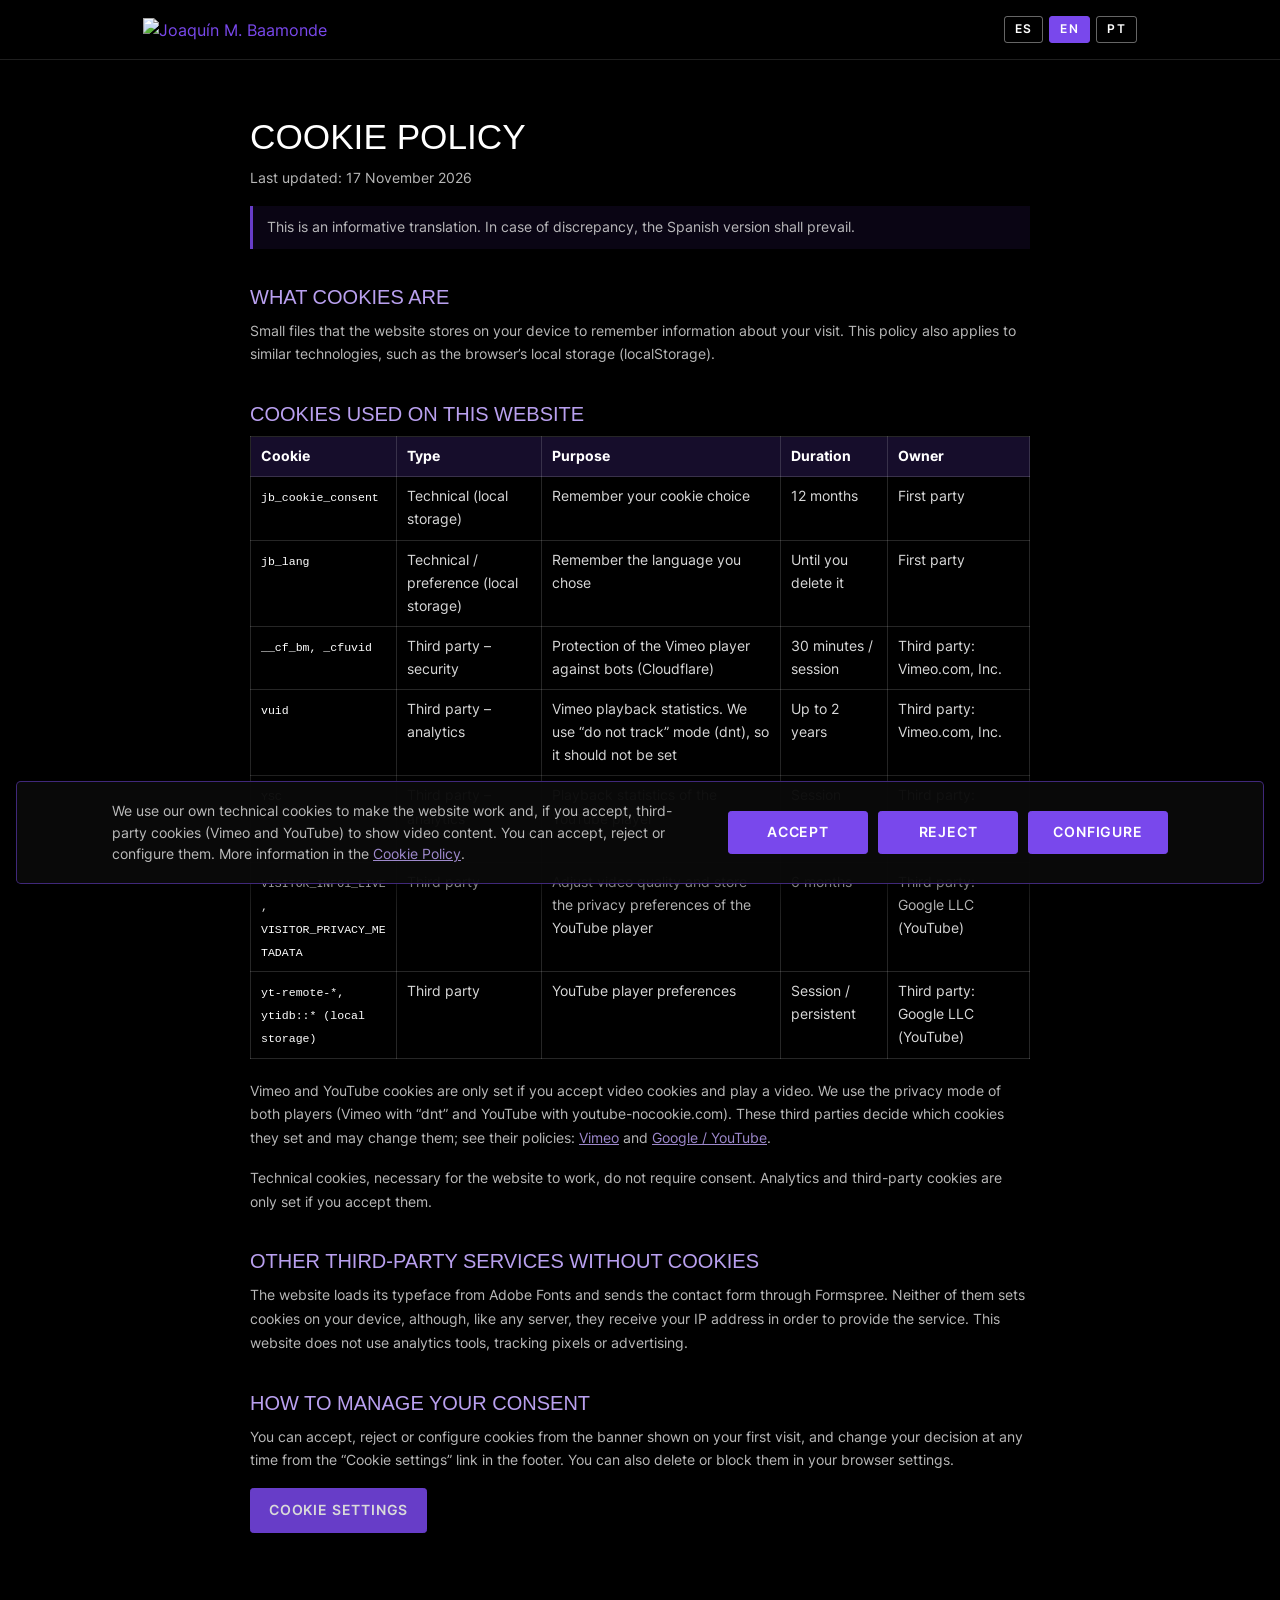
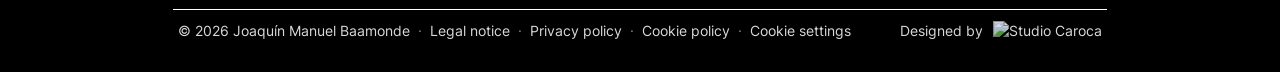
==== politica-cookies.html @ 34e4e8ba "Cambios por normativas ue" ====
<!DOCTYPE html>
<html lang="es">

<head>
    <meta charset="utf-8">
    <meta name="viewport" content="width=device-width, initial-scale=1, shrink-to-fit=no">
    <meta name="robots" content="noindex, follow">
    <title>Política de cookies | Joaquín M. Baamonde</title>
    <link rel="canonical" href="https://www.joaquinbaamonde.com/politica-cookies.html">
    <link rel="icon" type="image/x-icon" href="assets/imgs/favicon.ico">
    <link rel="stylesheet" href="assets/css/styles.css">
    <link rel="stylesheet" href="assets/css/legal.css">
</head>

<body class="legal-page">

    <header class="legal-header">
        <div class="container">
            <a class="legal-header__logo" href="index.html"><img src="assets/imgs/logo-horizontal-blanco.svg" alt="Joaquín M. Baamonde"></a>
            <div class="legal-langs" role="group" aria-label="Idioma / Language">
                <button type="button" data-language="es" aria-pressed="true">ES</button>
                <button type="button" data-language="en" aria-pressed="false">EN</button>
                <button type="button" data-language="pt" aria-pressed="false">PT</button>
            </div>
        </div>
    </header>

    <main class="legal-main">
        <div class="container">

            <!-- ===================== ES ===================== -->
            <article class="legal-doc" lang="es" data-lang-block="es">
                <h1>Política de cookies</h1>
                <p class="legal-updated">Última actualización: 17 de noviembre de 2026</p>

                <h2>Qué son las cookies</h2>
                <p>Pequeños archivos que el sitio web guarda en tu dispositivo para recordar información sobre tu visita. Esta política también se aplica a tecnologías similares, como el almacenamiento local del navegador (localStorage).</p>

                <h2>Cookies que utiliza esta web</h2>
                <div class="legal-table-wrap">
                    <table class="legal-table">
                        <thead><tr><th>Cookie</th><th>Tipo</th><th>Finalidad</th><th>Duración</th><th>Titular</th></tr></thead>
                        <tbody>
                            <tr><td><code>jb_cookie_consent</code></td><td>Técnica (almacenamiento local)</td><td>Recordar tu elección sobre las cookies</td><td>12 meses</td><td>Propia</td></tr>
                            <tr><td><code>jb_lang</code></td><td>Técnica / preferencia (almacenamiento local)</td><td>Recordar el idioma que elegiste</td><td>Hasta que la borres</td><td>Propia</td></tr>
                            <tr><td><code>__cf_bm, _cfuvid</code></td><td>Terceros – seguridad</td><td>Protección del reproductor de Vimeo frente a bots (Cloudflare)</td><td>30 minutos / sesión</td><td>Tercero: Vimeo.com, Inc.</td></tr>
                            <tr><td><code>vuid</code></td><td>Terceros – analítica</td><td>Estadísticas de reproducción de Vimeo. Usamos el modo «no rastrear» (dnt), por lo que no debería instalarse</td><td>Hasta 2 años</td><td>Tercero: Vimeo.com, Inc.</td></tr>
                            <tr><td><code>YSC</code></td><td>Terceros – analítica</td><td>Estadísticas de reproducción del reproductor de YouTube</td><td>Sesión</td><td>Tercero: Google LLC (YouTube)</td></tr>
                            <tr><td><code>VISITOR_INFO1_LIVE, VISITOR_PRIVACY_METADATA</code></td><td>Terceros</td><td>Ajustar la calidad del vídeo y guardar las preferencias de privacidad del reproductor de YouTube</td><td>6 meses</td><td>Tercero: Google LLC (YouTube)</td></tr>
                            <tr><td><code>yt-remote-*, ytidb::* (almacenamiento local)</code></td><td>Terceros</td><td>Preferencias del reproductor de YouTube</td><td>Sesión / persistente</td><td>Tercero: Google LLC (YouTube)</td></tr>
                        </tbody>
                    </table>
                </div>
                <p>Las cookies de Vimeo y YouTube solo se instalan si aceptas las cookies de vídeo y reproduces un vídeo. Usamos el modo de privacidad de ambos reproductores (Vimeo con «dnt» y YouTube con youtube-nocookie.com). Estos terceros deciden qué cookies instalan y pueden cambiarlas; puedes consultarlo en sus políticas: <a href="https://vimeo.com/cookie_policy" target="_blank" rel="noopener">Vimeo</a> y <a href="https://policies.google.com/technologies/cookies" target="_blank" rel="noopener">Google / YouTube</a>.</p>
                <p>Las cookies técnicas, necesarias para el funcionamiento de la web, no requieren consentimiento. Las analíticas y de terceros solo se instalan si las aceptas.</p>

                <h2>Otros servicios de terceros sin cookies</h2>
                <p>La web carga la tipografía desde Adobe Fonts y envía el formulario de contacto a través de Formspree. Ninguno de los dos instala cookies en tu dispositivo, aunque, como cualquier servidor, reciben tu dirección IP para poder prestar el servicio. Esta web no utiliza herramientas de analítica, píxeles de seguimiento ni publicidad.</p>

                <h2>Cómo gestionar tu consentimiento</h2>
                <p>Puedes aceptar, rechazar o configurar las cookies desde el banner que aparece en tu primera visita, y cambiar tu decisión en cualquier momento desde el enlace «Configurar cookies» del pie de página. También puedes borrarlas o bloquearlas desde los ajustes de tu navegador.</p>
                <p><button type="button" class="cc-btn legal-settings-btn" data-cookie-settings>Configurar cookies</button></p>
            </article>

            <!-- ===================== EN ===================== -->
            <article class="legal-doc" lang="en" data-lang-block="en" hidden>
                <h1>Cookie policy</h1>
                <p class="legal-updated">Last updated: 17 November 2026</p>
                <p class="legal-note">This is an informative translation. In case of discrepancy, the Spanish version shall prevail.</p>

                <h2>What cookies are</h2>
                <p>Small files that the website stores on your device to remember information about your visit. This policy also applies to similar technologies, such as the browser’s local storage (localStorage).</p>

                <h2>Cookies used on this website</h2>
                <div class="legal-table-wrap">
                    <table class="legal-table">
                        <thead><tr><th>Cookie</th><th>Type</th><th>Purpose</th><th>Duration</th><th>Owner</th></tr></thead>
                        <tbody>
                            <tr><td><code>jb_cookie_consent</code></td><td>Technical (local storage)</td><td>Remember your cookie choice</td><td>12 months</td><td>First party</td></tr>
                            <tr><td><code>jb_lang</code></td><td>Technical / preference (local storage)</td><td>Remember the language you chose</td><td>Until you delete it</td><td>First party</td></tr>
                            <tr><td><code>__cf_bm, _cfuvid</code></td><td>Third party – security</td><td>Protection of the Vimeo player against bots (Cloudflare)</td><td>30 minutes / session</td><td>Third party: Vimeo.com, Inc.</td></tr>
                            <tr><td><code>vuid</code></td><td>Third party – analytics</td><td>Vimeo playback statistics. We use “do not track” mode (dnt), so it should not be set</td><td>Up to 2 years</td><td>Third party: Vimeo.com, Inc.</td></tr>
                            <tr><td><code>YSC</code></td><td>Third party – analytics</td><td>Playback statistics of the YouTube player</td><td>Session</td><td>Third party: Google LLC (YouTube)</td></tr>
                            <tr><td><code>VISITOR_INFO1_LIVE, VISITOR_PRIVACY_METADATA</code></td><td>Third party</td><td>Adjust video quality and store the privacy preferences of the YouTube player</td><td>6 months</td><td>Third party: Google LLC (YouTube)</td></tr>
                            <tr><td><code>yt-remote-*, ytidb::* (local storage)</code></td><td>Third party</td><td>YouTube player preferences</td><td>Session / persistent</td><td>Third party: Google LLC (YouTube)</td></tr>
                        </tbody>
                    </table>
                </div>
                <p>Vimeo and YouTube cookies are only set if you accept video cookies and play a video. We use the privacy mode of both players (Vimeo with “dnt” and YouTube with youtube-nocookie.com). These third parties decide which cookies they set and may change them; see their policies: <a href="https://vimeo.com/cookie_policy" target="_blank" rel="noopener">Vimeo</a> and <a href="https://policies.google.com/technologies/cookies" target="_blank" rel="noopener">Google / YouTube</a>.</p>
                <p>Technical cookies, necessary for the website to work, do not require consent. Analytics and third-party cookies are only set if you accept them.</p>

                <h2>Other third-party services without cookies</h2>
                <p>The website loads its typeface from Adobe Fonts and sends the contact form through Formspree. Neither of them sets cookies on your device, although, like any server, they receive your IP address in order to provide the service. This website does not use analytics tools, tracking pixels or advertising.</p>

                <h2>How to manage your consent</h2>
                <p>You can accept, reject or configure cookies from the banner shown on your first visit, and change your decision at any time from the “Cookie settings” link in the footer. You can also delete or block them in your browser settings.</p>
                <p><button type="button" class="cc-btn legal-settings-btn" data-cookie-settings>Cookie settings</button></p>
            </article>

            <!-- ===================== PT ===================== -->
            <article class="legal-doc" lang="pt" data-lang-block="pt" hidden>
                <h1>Política de cookies</h1>
                <p class="legal-updated">Última atualização: 17 de novembro de 2026</p>
                <p class="legal-note">Esta é uma tradução informativa. Em caso de divergência, prevalece a versão em espanhol.</p>

                <h2>O que são cookies</h2>
                <p>Pequenos arquivos que o site guarda no seu dispositivo para lembrar informações sobre a sua visita. Esta política também se aplica a tecnologias semelhantes, como o armazenamento local do navegador (localStorage).</p>

                <h2>Cookies utilizados neste site</h2>
                <div class="legal-table-wrap">
                    <table class="legal-table">
                        <thead><tr><th>Cookie</th><th>Tipo</th><th>Finalidade</th><th>Duração</th><th>Titular</th></tr></thead>
                        <tbody>
                            <tr><td><code>jb_cookie_consent</code></td><td>Técnico (armazenamento local)</td><td>Lembrar a sua escolha sobre cookies</td><td>12 meses</td><td>Próprio</td></tr>
                            <tr><td><code>jb_lang</code></td><td>Técnico / preferência (armazenamento local)</td><td>Lembrar o idioma que você escolheu</td><td>Até que você o apague</td><td>Próprio</td></tr>
                            <tr><td><code>__cf_bm, _cfuvid</code></td><td>Terceiros – segurança</td><td>Proteção do player do Vimeo contra bots (Cloudflare)</td><td>30 minutos / sessão</td><td>Terceiro: Vimeo.com, Inc.</td></tr>
                            <tr><td><code>vuid</code></td><td>Terceiros – analítico</td><td>Estatísticas de reprodução do Vimeo. Usamos o modo “não rastrear” (dnt), por isso não deveria ser instalado</td><td>Até 2 anos</td><td>Terceiro: Vimeo.com, Inc.</td></tr>
                            <tr><td><code>YSC</code></td><td>Terceiros – analítico</td><td>Estatísticas de reprodução do player do YouTube</td><td>Sessão</td><td>Terceiro: Google LLC (YouTube)</td></tr>
                            <tr><td><code>VISITOR_INFO1_LIVE, VISITOR_PRIVACY_METADATA</code></td><td>Terceiros</td><td>Ajustar a qualidade do vídeo e guardar as preferências de privacidade do player do YouTube</td><td>6 meses</td><td>Terceiro: Google LLC (YouTube)</td></tr>
                            <tr><td><code>yt-remote-*, ytidb::* (armazenamento local)</code></td><td>Terceiros</td><td>Preferências do player do YouTube</td><td>Sessão / persistente</td><td>Terceiro: Google LLC (YouTube)</td></tr>
                        </tbody>
                    </table>
                </div>
                <p>Os cookies do Vimeo e do YouTube só são instalados se você aceitar os cookies de vídeo e reproduzir um vídeo. Usamos o modo de privacidade dos dois players (Vimeo com “dnt” e YouTube com youtube-nocookie.com). Esses terceiros decidem quais cookies instalam e podem alterá-los; consulte as suas políticas: <a href="https://vimeo.com/cookie_policy" target="_blank" rel="noopener">Vimeo</a> e <a href="https://policies.google.com/technologies/cookies" target="_blank" rel="noopener">Google / YouTube</a>.</p>
                <p>Os cookies técnicos, necessários para o funcionamento do site, não exigem consentimento. Os analíticos e de terceiros só são instalados se você os aceitar.</p>

                <h2>Outros serviços de terceiros sem cookies</h2>
                <p>O site carrega a tipografia a partir do Adobe Fonts e envia o formulário de contato através do Formspree. Nenhum dos dois instala cookies no seu dispositivo, embora, como qualquer servidor, recebam o seu endereço IP para prestar o serviço. Este site não utiliza ferramentas de análise, pixels de rastreamento nem publicidade.</p>

                <h2>Como gerir o seu consentimento</h2>
                <p>Você pode aceitar, rejeitar ou configurar os cookies no banner exibido na sua primeira visita e mudar a sua decisão a qualquer momento pelo link “Configurar cookies” no rodapé. Também pode apagá-los ou bloqueá-los nas configurações do seu navegador.</p>
                <p><button type="button" class="cc-btn legal-settings-btn" data-cookie-settings>Configurar cookies</button></p>
            </article>

        </div>
    </main>

    <section id="footer" class="pb-0">
        <div class="container">
            <footer class="footer site-footer">
                <p class="site-footer__legal">
                    &copy; <span data-year>2026</span> Joaquín Manuel Baamonde
                    <span class="sep">·</span> <a href="aviso-legal.html" data-section="footer" data-translate="legal">Aviso legal</a>
                    <span class="sep">·</span> <a href="politica-privacidad.html" data-section="footer" data-translate="privacy">Política de privacidad</a>
                    <span class="sep">·</span> <a href="politica-cookies.html" data-section="footer" data-translate="cookies">Política de cookies</a>
                    <span class="sep">·</span> <a href="#" data-cookie-settings data-section="footer" data-translate="cookieSettings">Configurar cookies</a>
                </p>
                <p class="site-footer__credit">
                    <span data-section="footer" data-translate="designedBy">Diseñado por</span>
                    <a href="https://www.studiocaroca.com.ar" target="_blank" rel="noopener"><img src="assets/imgs/logo-caroca.svg" alt="Studio Caroca" height="40" class="logo-caroca"></a>
                </p>
            </footer>
        </div>
    </section>

    <script src="assets/js/consent.js"></script>
    <script src="assets/js/legal.js"></script>
</body>

</html>
---- assets/css/styles.css ----
@charset "UTF-8";
/* Inter alojada localmente (sin Google Fonts) */
@font-face {
  font-family: 'Inter';
  font-style: normal;
  font-display: swap;
  font-weight: 100 900;
  src: url("../fonts/inter/inter-latin-ext-wght-normal.woff2") format("woff2-variations");
  unicode-range: U+0100-02AF, U+0304, U+0308, U+0329, U+1E00-1E9F, U+1EF2-1EFF, U+2020, U+20A0-20AB, U+20AD-20C0, U+2113, U+2C60-2C7F, U+A720-A7FF;
}
@font-face {
  font-family: 'Inter';
  font-style: normal;
  font-display: swap;
  font-weight: 100 900;
  src: url("../fonts/inter/inter-latin-wght-normal.woff2") format("woff2-variations");
  unicode-range: U+0000-00FF, U+0131, U+0152-0153, U+02BB-02BC, U+02C6, U+02DA, U+02DC, U+0304, U+0308, U+0329, U+2000-206F, U+2074, U+20AC, U+2122, U+2191, U+2193, U+2212, U+2215, U+FEFF, U+FFFD;
}
.bg-primary .navbar-brand,
.bg-secondary .navbar-brand,
.bg-success .navbar-brand,
.bg-info .navbar-brand,
.bg-warning .navbar-brand,
.bg-danger .navbar-brand,
.bg-dark .navbar-brand {
  color: #FFFFFF;
}
.bg-primary .navbar-brand:hover,
.bg-secondary .navbar-brand:hover,
.bg-success .navbar-brand:hover,
.bg-info .navbar-brand:hover,
.bg-warning .navbar-brand:hover,
.bg-danger .navbar-brand:hover,
.bg-dark .navbar-brand:hover {
  color: #e6e6e6;
}

.bg-light .navbar-brand {
  color: #5a35b5;
}
.bg-light .navbar-brand:hover {
  color: #46298e;
}

.visually-hidden {
  position: absolute;
  width: 1px;
  height: 1px;
  padding: 0;
  margin: -1px;
  overflow: hidden;
  clip: rect(0, 0, 0, 0);
  white-space: nowrap;
  border: 0;
}

/* typography */
p {
  font-size: calc(13px + 1 * (100vw - 300px) / 1000);
  opacity: 0.85;
  color: rgba(255, 255, 255, 0.85);
}

.title {
  font-size: calc(15px + 5 * (100vw - 300px) / 1000);
}

:root {
  --breakpoint-xs: 0;
  --breakpoint-sm: 576px;
  --breakpoint-md: 768px;
  --breakpoint-lg: 992px;
  --breakpoint-xl: 1200px;
  --font-family-sans-serif: "Inter", sans-serif;
  --font-family-monospace: SFMono-Regular, Menlo, Monaco, Consolas, "Liberation Mono", "Courier New", monospace;
}

*,
*::after,
*::before {
  margin: 0px;
  padding: 0px;
  box-sizing: inherit;
}

html {
  font-family: sans-serif;
  line-height: 1.15;
  -webkit-text-size-adjust: 100%;
  -webkit-tap-highlight-color: rgba(0, 0, 0, 0);
}

article,
aside,
figcaption,
figure,
footer,
header,
hgroup,
main,
nav,
section {
  display: block;
}

body {
  font-family: "Inter", sans-serif;
  color: #FFFFFF;
  background: #000000;
  box-sizing: border-box;
  margin: 0;
  font-size: 1rem;
  font-weight: 400;
  line-height: 1.5;
  text-align: left;
  overflow-x: hidden;
}

[tabindex="-1"]:focus {
  outline: 0 !important;
}

hr {
  box-sizing: content-box;
  height: 0;
  overflow: visible;
}

h1,
h2,
h3,
h4,
h5,
h6 {
  margin-top: 0;
  margin-bottom: 0.5rem;
}

p {
  margin-top: 0;
  margin-bottom: 1rem;
}

ol,
ul,
dl {
  margin-top: 0;
  margin-bottom: 1rem;
}

ol ol,
ul ul,
ol ul,
ul ol {
  margin-bottom: 0;
}

dt {
  font-weight: 700;
}

dd {
  margin-bottom: 0.5rem;
  margin-left: 0;
}

blockquote {
  margin: 0 0 1rem;
}

b,
strong {
  font-weight: bolder;
}

small {
  font-size: 80%;
}

sub,
sup {
  position: relative;
  font-size: 75%;
  line-height: 0;
  vertical-align: baseline;
}

sub {
  bottom: -0.25em;
}

sup {
  top: -0.5em;
}

a {
  color: #7948EC;
  text-decoration: none;
  background-color: transparent;
}

a:hover {
  color: #5a35b5;
  text-decoration: none;
}

a:not([href]):not([tabindex]) {
  color: inherit;
  text-decoration: none;
}

a:not([href]):not([tabindex]):hover,
a:not([href]):not([tabindex]):focus {
  color: inherit;
  text-decoration: none;
}

a:not([href]):not([tabindex]):focus {
  outline: 0;
}

pre,
code,
kbd,
samp {
  font-family: SFMono-Regular, Menlo, Monaco, Consolas, "Liberation Mono", "Courier New", monospace;
  font-size: 1em;
}

pre {
  margin-top: 0;
  margin-bottom: 1rem;
  overflow: auto;
}

figure {
  margin: 0 0 1rem;
}

img {
  vertical-align: middle;
  border-style: none;
}

svg {
  overflow: hidden;
  vertical-align: middle;
}

caption {
  padding-top: 0.75rem;
  padding-bottom: 0.75rem;
  color: #A09CB0;
  text-align: left;
  caption-side: bottom;
}

th {
  text-align: inherit;
}

label {
  display: inline-block;
  margin-bottom: 0.5rem;
}

button {
  border-radius: 0;
}

button:focus {
  outline: 1px dotted;
  outline: 5px auto -webkit-focus-ring-color;
}

input,
button,
select,
optgroup,
textarea {
  margin: 0;
  font-family: inherit;
  font-size: inherit;
  line-height: inherit;
}

button,
input {
  overflow: visible;
}

button,
select {
  text-transform: none;
}

select {
  word-wrap: normal;
}

button,
[type=button],
[type=reset],
[type=submit] {
  -webkit-appearance: button;
}

button:not(:disabled),
[type=button]:not(:disabled),
[type=reset]:not(:disabled),
[type=submit]:not(:disabled) {
  cursor: pointer;
}

button::-moz-focus-inner,
[type=button]::-moz-focus-inner,
[type=reset]::-moz-focus-inner,
[type=submit]::-moz-focus-inner {
  padding: 0;
  border-style: none;
}

input[type=radio],
input[type=checkbox] {
  box-sizing: border-box;
  padding: 0;
}

input[type=date],
input[type=time],
input[type=datetime-local],
input[type=month] {
  -webkit-appearance: listbox;
}

input::file-selector-button {
  color: #FFFFFF;
  background-color: #7948EC;
  padding: 5px 10px 5px 10px;
  font-size: 1em;
  box-shadow: none;
  border: none;
  border-radius: 0.1rem;
  cursor: pointer;
  border: 1px solid #FFFFFF;
}

input::file-selector-button:hover {
  color: #7948EC;
  background-color: #FFFFFF;
  border: 1px solid #7948EC;
}

.width-limit {
  max-width: 300px;
}

textarea {
  overflow: auto;
  resize: vertical;
}

fieldset {
  min-width: 0;
  padding: 0;
  margin: 0;
  border: 0;
}

legend {
  display: block;
  width: 100%;
  max-width: 100%;
  padding: 0;
  margin-bottom: 0.5rem;
  font-size: 1.5rem;
  line-height: inherit;
  color: inherit;
  white-space: normal;
}

progress {
  vertical-align: baseline;
}

[type=number]::-webkit-inner-spin-button,
[type=number]::-webkit-outer-spin-button {
  height: auto;
}

[type=search] {
  outline-offset: -2px;
  -webkit-appearance: none;
}

[type=search]::-webkit-search-decoration {
  -webkit-appearance: none;
}

::-webkit-file-upload-button {
  font: inherit;
  -webkit-appearance: button;
}

output {
  display: inline-block;
}

summary {
  display: list-item;
  cursor: pointer;
}

template {
  display: none;
}

[hidden] {
  display: none !important;
}

h1,
h2,
h3,
h4,
h5,
h6,
.h1,
.h2,
.h3,
.h4,
.h5,
.h6 {
  margin-bottom: 0.5rem;
  font-weight: 100;
  line-height: 1.2;
  font-family: "tt-travels-next", sans-serif;
  color: #FFFFFF;
  text-transform: uppercase;
}

h1,
.h1 {
  font-size: 3rem;
}

h2,
.h2 {
  font-size: 2.5rem;
}

h3,
.h3 {
  font-size: 1.85rem;
}

h4,
.h4 {
  font-size: 1.6rem;
}

h5,
.h5 {
  font-size: 1.3rem;
}

h6,
.h6 {
  font-size: 1rem;
}

#logo-joaquin {
  height: 32px !important;
  width: auto !important;
  max-width: none !important;
  flex-shrink: 0;
}

#logo-joaquin2 {
  width: 35%;
  display: block;
  opacity: 1;
}

.navbar-brand {
  flex-shrink: 0;
}

#logo-insignia {
  height: 32px;
  width: auto;
  display: none;
  flex-shrink: 0;
}

@media (min-width: 800px) and (max-width: 899px) {
  #logo-joaquin {
    display: none;
  }
  #logo-insignia {
    display: inline-block;
  }
}
/* Navbar: no overflow */
nav.page-navbar .container {
  flex-wrap: nowrap;
  overflow: visible;
}

nav.page-navbar .navbar-nav {
  flex-wrap: nowrap;
  flex-shrink: 1;
  min-width: 0;
}

nav.page-navbar .nav-item {
  flex-shrink: 1;
  min-width: 0;
}

/* Reducir espacio entre items del menú a medida que achica */
@media (min-width: 800px) and (max-width: 879px) {
  nav.page-navbar .nav-item .nav-link {
    margin: 0 3px;
    font-size: 0.62rem;
    letter-spacing: 0.02em;
    padding-right: 0.2rem;
    padding-left: 0.2rem;
  }
  .lang-selector {
    display: none;
  }
}
@media (min-width: 880px) and (max-width: 999px) {
  nav.page-navbar .nav-item .nav-link {
    margin: 0 6px;
    font-size: 0.68rem;
    letter-spacing: 0.03em;
  }
  .lang-selector {
    display: none;
  }
}
@media (min-width: 1000px) and (max-width: 1150px) {
  nav.page-navbar .nav-item .nav-link {
    margin: 0 10px;
    font-size: 0.7rem;
  }
}
#logo-joaquin-blanco {
  width: 60%;
}

@keyframes whatsappShake {
  0%, 100% {
    transform: scale(1) rotate(0deg);
  }
  6% {
    transform: scale(1.15) rotate(-12deg);
  }
  12% {
    transform: scale(1.15) rotate(12deg);
  }
  18% {
    transform: scale(1.1) rotate(-6deg);
  }
  24% {
    transform: scale(1.05) rotate(4deg);
  }
  30% {
    transform: scale(1) rotate(0deg);
  }
}
/* Estilos para el botón flotante */
.whatsapp-button {
  animation: whatsappShake 5s ease-in-out infinite;
  position: fixed;
  bottom: 20px;
  right: 20px;
  background-color: #7948EC;
  color: #FFFFFF;
  border: none;
  border-radius: 50%;
  width: 60px;
  height: 60px;
  font-size: 24px;
  text-align: center;
  line-height: 60px;
  box-shadow: 0 2px 5px rgba(0, 0, 0, 0.3);
  cursor: pointer;
  z-index: 1000;
}

/* Estilos para el ícono de WhatsApp */
.whatsapp-button i {
  font-size: 30px;
}

.lead {
  font-size: 1.25rem;
  font-weight: 300;
}

.display-1 {
  font-size: 6rem;
  font-weight: 300;
  line-height: 1.2;
}

.display-2 {
  font-size: 5.5rem;
  font-weight: 300;
  line-height: 1.2;
}

.display-3 {
  font-size: 4.5rem;
  font-weight: 300;
  line-height: 1.2;
}

.display-4 {
  font-size: 3.5rem;
  font-weight: 300;
  line-height: 1.2;
}

hr {
  margin-top: 1rem;
  margin-bottom: 1rem;
  border: 0;
  border-top: 1px solid rgba(255, 255, 255, 0.1);
}

small,
.small {
  font-size: 80%;
  font-weight: 400;
}

mark,
.mark {
  padding: 0.2em;
  background-color: #FFFFFF;
}

a > code {
  color: inherit;
}

.container {
  width: 80%;
  padding-right: 15px;
  padding-left: 15px;
  margin-right: auto;
  margin-left: auto;
}

.row {
  display: -webkit-box;
  display: -webkit-flex;
  display: -ms-flexbox;
  display: flex;
  -webkit-flex-wrap: wrap;
  -ms-flex-wrap: wrap;
  flex-wrap: wrap;
  margin-right: -15px;
  margin-left: -15px;
}

.margin-right {
  margin-right: 30px;
}

.margin-left {
  margin-left: 30px;
}

.margin-top {
  margin-top: 20px;
}

.form-control {
  display: block;
  width: 100%;
  height: calc(1.5em + 0.8rem + 2px);
  padding: 0.4rem 0.78rem;
  font-size: 1rem;
  font-weight: 400;
  line-height: 1.5;
  color: #FFFFFF;
  background-color: rgba(255, 255, 255, 0.07);
  background-clip: padding-box;
  border: 1px solid rgba(121, 72, 236, 0.3);
  border-radius: 0.2rem;
  -webkit-transition: border-color 0.15s ease-in-out, box-shadow 0.15s ease-in-out;
  transition: border-color 0.15s ease-in-out, box-shadow 0.15s ease-in-out;
}

@media (prefers-reduced-motion: reduce) {
  .form-control {
    -webkit-transition: none;
    transition: none;
  }
}
.form-control::-ms-expand {
  background-color: transparent;
  border: 0;
}

.form-control:focus {
  color: #FFFFFF;
  background-color: rgba(255, 255, 255, 0.1);
  border-color: #7948EC;
  outline: 0;
  box-shadow: 0 0 0 0.2rem rgba(121, 72, 236, 0.3);
}

.form-control::-webkit-input-placeholder {
  color: rgba(255, 255, 255, 0.4);
  opacity: 1;
}

.form-control::-moz-placeholder {
  color: rgba(255, 255, 255, 0.4);
  opacity: 1;
}

.form-control:-ms-input-placeholder {
  color: rgba(255, 255, 255, 0.4);
  opacity: 1;
}

.form-control::-ms-input-placeholder {
  color: rgba(255, 255, 255, 0.4);
  opacity: 1;
}

.form-control::placeholder {
  color: rgba(255, 255, 255, 0.4);
  opacity: 1;
}

.form-control:disabled,
.form-control[readonly] {
  background-color: rgba(255, 255, 255, 0.04);
  opacity: 1;
}

select.form-control:focus::-ms-value {
  color: #A09CB0;
  background-color: #FFFFFF;
}

.form-control-file,
.form-control-range {
  display: block;
  width: 100%;
}

.col-form-label {
  padding-top: calc(0.4rem + 1px);
  padding-bottom: calc(0.4rem + 1px);
  margin-bottom: 0;
  font-size: inherit;
  line-height: 1.5;
}

.col-form-label-lg {
  padding-top: calc(0.8rem + 1px);
  padding-bottom: calc(0.8rem + 1px);
  font-size: 1.25rem;
  line-height: 1.5;
}

.col-form-label-sm {
  padding-top: calc(0.25rem + 1px);
  padding-bottom: calc(0.25rem + 1px);
  font-size: 0.875rem;
  line-height: 1.5;
}

.form-control-plaintext {
  display: block;
  width: 100%;
  padding-top: 0.4rem;
  padding-bottom: 0.4rem;
  margin-bottom: 0;
  line-height: 1.5;
  color: #A09CB0;
  background-color: transparent;
  border: solid transparent;
  border-width: 1px 0;
}

.form-control-plaintext.form-control-sm,
.form-control-plaintext.form-control-lg {
  padding-right: 0;
  padding-left: 0;
}

.form-control-sm {
  height: calc(1.5em + 0.5rem + 2px);
  padding: 0.25rem 0.5rem;
  font-size: 0.875rem;
  line-height: 1.5;
  border-radius: 0.1rem;
}

.form-control-lg {
  height: calc(1.5em + 1.6rem + 2px);
  padding: 0.8rem 1.6rem;
  font-size: 1.25rem;
  line-height: 1.5;
  border-radius: 0.15rem;
}

select.form-control[size],
select.form-control[multiple] {
  height: auto;
}

textarea.form-control {
  height: auto;
}

.form-group {
  margin-bottom: 1rem;
  width: 100%;
}

.form-text {
  display: block;
  margin-top: 0.25rem;
}

.form-row {
  display: -webkit-box;
  display: -webkit-flex;
  display: -ms-flexbox;
  display: flex;
  -webkit-flex-wrap: wrap;
  -ms-flex-wrap: wrap;
  flex-wrap: wrap;
  margin-right: -5px;
  margin-left: -5px;
}

.form-row > .col,
.form-row > [class*=col-] {
  padding-right: 5px;
  padding-left: 5px;
}

.form-check {
  position: relative;
  display: block;
  padding-left: 1.25rem;
}

.form-check-input {
  position: absolute;
  margin-top: 0.3rem;
  margin-left: -1.25rem;
}

.form-check-input:disabled ~ .form-check-label {
  color: #A09CB0;
}

.form-check-label {
  margin-bottom: 0;
}

.form-check-inline {
  display: -webkit-inline-box;
  display: -webkit-inline-flex;
  display: -ms-inline-flexbox;
  display: inline-flex;
  -webkit-box-align: center;
  -webkit-align-items: center;
  -ms-flex-align: center;
  align-items: center;
  padding-left: 0;
  margin-right: 0.75rem;
}

.form-check-inline .form-check-input {
  position: static;
  margin-top: 0;
  margin-right: 0.3125rem;
  margin-left: 0;
}

.form-inline {
  display: -webkit-box;
  display: -webkit-flex;
  display: -ms-flexbox;
  display: flex;
  -webkit-box-orient: horizontal;
  -webkit-box-direction: normal;
  -webkit-flex-flow: row wrap;
  -ms-flex-flow: row wrap;
  flex-flow: row wrap;
  -webkit-box-align: center;
  -webkit-align-items: center;
  -ms-flex-align: center;
  align-items: center;
}

.form-inline .form-check {
  width: 100%;
}

@media (min-width: 576px) {
  .form-inline label {
    display: -webkit-box;
    display: -webkit-flex;
    display: -ms-flexbox;
    display: flex;
    -webkit-box-align: center;
    -webkit-align-items: center;
    -ms-flex-align: center;
    align-items: center;
    -webkit-box-pack: center;
    -webkit-justify-content: center;
    -ms-flex-pack: center;
    justify-content: center;
    margin-bottom: 0;
  }
  .form-inline .form-group {
    display: -webkit-box;
    display: -webkit-flex;
    display: -ms-flexbox;
    display: flex;
    -webkit-box-flex: 0;
    -webkit-flex: 0 0 auto;
    -ms-flex: 0 0 auto;
    flex: 0 0 auto;
    -webkit-box-orient: horizontal;
    -webkit-box-direction: normal;
    -webkit-flex-flow: row wrap;
    -ms-flex-flow: row wrap;
    flex-flow: row wrap;
    -webkit-box-align: center;
    -webkit-align-items: center;
    -ms-flex-align: center;
    align-items: center;
    margin-bottom: 0;
  }
  .form-inline .form-control {
    display: inline-block;
    width: auto;
    vertical-align: middle;
  }
  .form-inline .form-control-plaintext {
    display: inline-block;
  }
  .form-inline .input-group,
  .form-inline .custom-select {
    width: auto;
  }
  .form-inline .form-check {
    display: -webkit-box;
    display: -webkit-flex;
    display: -ms-flexbox;
    display: flex;
    -webkit-box-align: center;
    -webkit-align-items: center;
    -ms-flex-align: center;
    align-items: center;
    -webkit-box-pack: center;
    -webkit-justify-content: center;
    -ms-flex-pack: center;
    justify-content: center;
    width: auto;
    padding-left: 0;
  }
  .form-inline .form-check-input {
    position: relative;
    -webkit-flex-shrink: 0;
    -ms-flex-negative: 0;
    flex-shrink: 0;
    margin-top: 0;
    margin-right: 0.25rem;
    margin-left: 0;
  }
  .form-inline .custom-control {
    -webkit-box-align: center;
    -webkit-align-items: center;
    -ms-flex-align: center;
    align-items: center;
    -webkit-box-pack: center;
    -webkit-justify-content: center;
    -ms-flex-pack: center;
    justify-content: center;
  }
  .form-inline .custom-control-label {
    margin-bottom: 0;
  }
}
.btn {
  display: inline-block;
  font-weight: 400;
  color: #A09CB0;
  text-align: center;
  vertical-align: middle;
  -webkit-user-select: none;
  -moz-user-select: none;
  -ms-user-select: none;
  user-select: none;
  background-color: transparent;
  border: 1px solid transparent;
  padding: 0.4rem 0.78rem;
  font-size: 1rem;
  line-height: 1.5;
  border-radius: 0.2rem;
  -webkit-transition: color 0.15s ease-in-out, background-color 0.15s ease-in-out, border-color 0.15s ease-in-out, box-shadow 0.15s ease-in-out;
  transition: color 0.15s ease-in-out, background-color 0.15s ease-in-out, border-color 0.15s ease-in-out, box-shadow 0.15s ease-in-out;
}

@media (prefers-reduced-motion: reduce) {
  .btn {
    -webkit-transition: none;
    transition: none;
  }
}
.btn:hover {
  color: #A09CB0;
  text-decoration: none;
}

.btn:focus,
.btn.focus {
  outline: 0;
  box-shadow: 0 0 0 0.2rem rgba(121, 72, 236, 0.3);
}

.btn.disabled,
.btn:disabled {
  opacity: 0.65;
}

a.btn.disabled,
fieldset:disabled a.btn {
  pointer-events: none;
}

.btn-primary {
  color: #FFFFFF;
  background-color: #7948EC;
  border-color: #7948EC;
}

.btn-primary:hover {
  color: #FFFFFF;
  background-color: #B9A0EF;
  border-color: #B9A0EF;
}

.btn-primary:focus,
.btn-primary.focus {
  box-shadow: 0 0 0 0.2rem #5a35b5;
}

.btn-primary.disabled,
.btn-primary:disabled {
  color: #FFFFFF;
  background-color: #7948EC;
  border-color: #7948EC;
}

.btn-primary:not(:disabled):not(.disabled):active,
.btn-primary:not(:disabled):not(.disabled).active,
.show > .btn-primary.dropdown-toggle {
  color: #000000;
  background-color: #5a35b5;
  border-color: #5a35b5;
}

.btn-primary:not(:disabled):not(.disabled):active:focus,
.btn-primary:not(:disabled):not(.disabled).active:focus,
.show > .btn-primary.dropdown-toggle:focus {
  box-shadow: 0 0 0 0.2rem rgba(217, 182, 44, 0.5);
}

.btn-secondary {
  color: #FFFFFF;
  background-color: #B9A0EF;
  border-color: #B9A0EF;
}

.btn-secondary:hover {
  color: #FFFFFF;
  background-color: #A09CB0;
  border-color: #A09CB0;
}

.btn-secondary:focus,
.btn-secondary.focus {
  box-shadow: #A09CB0;
}

.btn-secondary.disabled,
.btn-secondary:disabled {
  color: #FFFFFF;
  background-color: #A09CB0;
  border-color: #A09CB0;
}

.btn-secondary:not(:disabled):not(.disabled):active,
.btn-secondary:not(:disabled):not(.disabled).active,
.show > .btn-secondary.dropdown-toggle {
  color: #FFFFFF;
  background-color: #A09CB0;
  border-color: #A09CB0;
}

.btn-secondary:not(:disabled):not(.disabled):active:focus,
.btn-secondary:not(:disabled):not(.disabled).active:focus,
.show > .btn-secondary.dropdown-toggle:focus {
  box-shadow: #A09CB0;
}

.btn-outline-primary {
  color: #7948EC;
  border-color: #7948EC;
}

.btn-outline-primary:hover {
  color: #FFFFFF;
  background-color: #7948EC;
  border-color: #7948EC;
}

.btn-outline-primary:focus,
.btn-outline-primary.focus {
  box-shadow: 0 0 0 0.2rem rgba(121, 72, 236, 0.3);
}

.btn-outline-primary.disabled,
.btn-outline-primary:disabled {
  color: #7948EC;
  background-color: transparent;
}

.btn-outline-primary:not(:disabled):not(.disabled):active,
.btn-outline-primary:not(:disabled):not(.disabled).active,
.show > .btn-outline-primary.dropdown-toggle {
  color: #FFFFFF;
  background-color: #7948EC;
  border-color: #7948EC;
}

.btn-outline-primary:not(:disabled):not(.disabled):active:focus,
.btn-outline-primary:not(:disabled):not(.disabled).active:focus,
.show > .btn-outline-primary.dropdown-toggle:focus {
  box-shadow: 0 0 0 0.2rem rgba(121, 72, 236, 0.3);
}

.btn-outline-secondary {
  color: #A09CB0;
  border-color: #A09CB0;
}

.btn-outline-secondary:hover {
  color: #FFFFFF;
  background-color: #A09CB0;
  border-color: #A09CB0;
}

.btn-outline-secondary:focus,
.btn-outline-secondary.focus {
  box-shadow: 0 0 0 0.2rem #A09CB0;
}

.btn-outline-secondary.disabled,
.btn-outline-secondary:disabled {
  color: #A09CB0;
  background-color: transparent;
}

.btn-outline-secondary:not(:disabled):not(.disabled):active,
.btn-outline-secondary:not(:disabled):not(.disabled).active,
.show > .btn-outline-secondary.dropdown-toggle {
  color: #FFFFFF;
  background-color: #A09CB0;
  border-color: #A09CB0;
}

.btn-outline-secondary:not(:disabled):not(.disabled):active:focus,
.btn-outline-secondary:not(:disabled):not(.disabled).active:focus,
.show > .btn-outline-secondary.dropdown-toggle:focus {
  box-shadow: 0 0 0 0.2rem #A09CB0;
}

.btn-lg,
.btn-group-lg > .btn {
  padding: 0.8rem 1.6rem;
  font-size: 1.25rem;
  line-height: 1.5;
  border-radius: 0.15rem;
}

.btn-sm,
.btn-group-sm > .btn {
  padding: 0.25rem 0.5rem;
  font-size: 0.875rem;
  line-height: 1.5;
  border-radius: 0.1rem;
}

.btn-block {
  display: block;
  width: 100%;
}

.btn-block + .btn-block {
  margin-top: 0.5rem;
}

input[type=submit].btn-block,
input[type=reset].btn-block,
input[type=button].btn-block {
  width: 100%;
}

.fade {
  -webkit-transition: opacity 0.15s linear;
  transition: opacity 0.15s linear;
}

@media (prefers-reduced-motion: reduce) {
  .fade {
    -webkit-transition: none;
    transition: none;
  }
}
.fade:not(.show) {
  opacity: 0;
}

.collapse:not(.show) {
  display: none;
}

.collapsing {
  position: relative;
  height: 0;
  overflow: hidden;
  -webkit-transition: height 0.35s ease;
  transition: height 0.35s ease;
}

@media (prefers-reduced-motion: reduce) {
  .collapsing {
    -webkit-transition: none;
    transition: none;
  }
}
.input-group {
  position: relative;
  display: -webkit-box;
  display: -webkit-flex;
  display: -ms-flexbox;
  display: flex;
  -webkit-flex-wrap: wrap;
  -ms-flex-wrap: wrap;
  flex-wrap: wrap;
  -webkit-box-align: stretch;
  -webkit-align-items: stretch;
  -ms-flex-align: stretch;
  align-items: stretch;
  width: 100%;
}

.input-group > .form-control,
.input-group > .form-control-plaintext,
.input-group > .custom-select,
.input-group > .custom-file {
  position: relative;
  -webkit-box-flex: 1;
  -webkit-flex: 1 1 auto;
  -ms-flex: 1 1 auto;
  flex: 1 1 auto;
  width: 1%;
  margin-bottom: 0;
}

.input-group > .form-control + .form-control,
.input-group > .form-control + .custom-select,
.input-group > .form-control + .custom-file,
.input-group > .form-control-plaintext + .form-control,
.input-group > .form-control-plaintext + .custom-select,
.input-group > .form-control-plaintext + .custom-file,
.input-group > .custom-select + .form-control,
.input-group > .custom-select + .custom-select,
.input-group > .custom-select + .custom-file,
.input-group > .custom-file + .form-control,
.input-group > .custom-file + .custom-select,
.input-group > .custom-file + .custom-file {
  margin-left: -1px;
}

.input-group > .form-control:focus,
.input-group > .custom-select:focus,
.input-group > .custom-file .custom-file-input:focus ~ .custom-file-label {
  z-index: 3;
}

.input-group > .custom-file .custom-file-input:focus {
  z-index: 4;
}

.input-group > .form-control:not(:last-child),
.input-group > .custom-select:not(:last-child) {
  border-top-right-radius: 0;
  border-bottom-right-radius: 0;
}

.input-group > .form-control:not(:first-child),
.input-group > .custom-select:not(:first-child) {
  border-top-left-radius: 0;
  border-bottom-left-radius: 0;
}

.input-group > .custom-file {
  display: -webkit-box;
  display: -webkit-flex;
  display: -ms-flexbox;
  display: flex;
  -webkit-box-align: center;
  -webkit-align-items: center;
  -ms-flex-align: center;
  align-items: center;
}

.input-group > .custom-file:not(:last-child) .custom-file-label,
.input-group > .custom-file:not(:last-child) .custom-file-label::after {
  border-top-right-radius: 0;
  border-bottom-right-radius: 0;
}

.input-group > .custom-file:not(:first-child) .custom-file-label {
  border-top-left-radius: 0;
  border-bottom-left-radius: 0;
}

.input-group-prepend,
.input-group-append {
  display: -webkit-box;
  display: -webkit-flex;
  display: -ms-flexbox;
  display: flex;
}

.input-group-prepend .btn,
.input-group-append .btn {
  position: relative;
  z-index: 2;
}

.input-group-prepend .btn:focus,
.input-group-append .btn:focus {
  z-index: 3;
}

.input-group-prepend .btn + .btn,
.input-group-prepend .btn + .input-group-text,
.input-group-prepend .input-group-text + .input-group-text,
.input-group-prepend .input-group-text + .btn,
.input-group-append .btn + .btn,
.input-group-append .btn + .input-group-text,
.input-group-append .input-group-text + .input-group-text,
.input-group-append .input-group-text + .btn {
  margin-left: -1px;
}

.input-group-prepend {
  margin-right: -1px;
}

.input-group-append {
  margin-left: -1px;
}

.input-group-text {
  display: -webkit-box;
  display: -webkit-flex;
  display: -ms-flexbox;
  display: flex;
  -webkit-box-align: center;
  -webkit-align-items: center;
  -ms-flex-align: center;
  align-items: center;
  padding: 0.4rem 0.78rem;
  margin-bottom: 0;
  font-size: 1rem;
  font-weight: 400;
  line-height: 1.5;
  color: #A09CB0;
  text-align: center;
  white-space: nowrap;
  background-color: #FFFFFF;
  border: 1px solid #ced4da;
  border-radius: 0.2rem;
}

.input-group-text input[type=radio],
.input-group-text input[type=checkbox] {
  margin-top: 0;
}

.input-group-lg > .form-control:not(textarea),
.input-group-lg > .custom-select {
  height: calc(1.5em + 1.6rem + 2px);
}

.input-group-lg > .form-control,
.input-group-lg > .custom-select,
.input-group-lg > .input-group-prepend > .input-group-text,
.input-group-lg > .input-group-append > .input-group-text,
.input-group-lg > .input-group-prepend > .btn,
.input-group-lg > .input-group-append > .btn {
  padding: 0.8rem 1.6rem;
  font-size: 1.25rem;
  line-height: 1.5;
  border-radius: 0.15rem;
}

.input-group-sm > .form-control:not(textarea),
.input-group-sm > .custom-select {
  height: calc(1.5em + 0.5rem + 2px);
}

.input-group-sm > .form-control,
.input-group-sm > .custom-select,
.input-group-sm > .input-group-prepend > .input-group-text,
.input-group-sm > .input-group-append > .input-group-text,
.input-group-sm > .input-group-prepend > .btn,
.input-group-sm > .input-group-append > .btn {
  padding: 0.25rem 0.5rem;
  font-size: 0.875rem;
  line-height: 1.5;
  border-radius: 0.1rem;
}

.input-group-lg > .custom-select,
.input-group-sm > .custom-select {
  padding-right: 1.78rem;
}

.input-group > .input-group-prepend > .btn,
.input-group > .input-group-prepend > .input-group-text,
.input-group > .input-group-append:not(:last-child) > .btn,
.input-group > .input-group-append:not(:last-child) > .input-group-text,
.input-group > .input-group-append:last-child > .btn:not(:last-child):not(.dropdown-toggle),
.input-group > .input-group-append:last-child > .input-group-text:not(:last-child) {
  border-top-right-radius: 0;
  border-bottom-right-radius: 0;
}

.input-group > .input-group-append > .btn,
.input-group > .input-group-append > .input-group-text,
.input-group > .input-group-prepend:not(:first-child) > .btn,
.input-group > .input-group-prepend:not(:first-child) > .input-group-text,
.input-group > .input-group-prepend:first-child > .btn:not(:first-child),
.input-group > .input-group-prepend:first-child > .input-group-text:not(:first-child) {
  border-top-left-radius: 0;
  border-bottom-left-radius: 0;
}

.custom-control {
  position: relative;
  display: block;
  min-height: 1.5rem;
  padding-left: 1.5rem;
}

.custom-control-inline {
  display: -webkit-inline-box;
  display: -webkit-inline-flex;
  display: -ms-inline-flexbox;
  display: inline-flex;
  margin-right: 1rem;
}

.custom-control-input {
  position: absolute;
  z-index: -1;
  opacity: 0;
}

.custom-control-input:checked ~ .custom-control-label::before {
  color: #FFFFFF;
  border-color: #7948EC;
  background-color: #7948EC;
}

.custom-control-input:focus ~ .custom-control-label::before {
  box-shadow: 0 0 0 0.2rem rgba(121, 72, 236, 0.3);
}

.custom-control-input:focus:not(:checked) ~ .custom-control-label::before {
  border-color: rgba(185, 160, 239, 0.4);
}

.custom-control-input:not(:disabled):active ~ .custom-control-label::before {
  color: #FFFFFF;
  background-color: #FFFFFF;
  border-color: #FFFFFF;
}

.custom-control-input:disabled ~ .custom-control-label {
  color: #A09CB0;
}

.custom-control-input:disabled ~ .custom-control-label::before {
  background-color: #FFFFFF;
}

.custom-control-label {
  position: relative;
  margin-bottom: 0;
  vertical-align: top;
}

.custom-control-label::before {
  position: absolute;
  top: 0.25rem;
  left: -1.5rem;
  display: block;
  width: 1rem;
  height: 1rem;
  pointer-events: none;
  content: "";
  background-color: #FFFFFF;
  border: #A09CB0 solid 1px;
}

.custom-control-label::after {
  position: absolute;
  top: 0.25rem;
  left: -1.5rem;
  display: block;
  width: 1rem;
  height: 1rem;
  content: "";
  background: no-repeat 50%/50% 50%;
}

.custom-checkbox .custom-control-label::before {
  border-radius: 0.2rem;
}

.custom-checkbox .custom-control-input:checked ~ .custom-control-label::after {
  background-image: url("data:image/svg+xml,%3csvg xmlns='http://www.w3.org/2000/svg' viewBox='0 0 8 8'%3e%3cpath fill='%23fff' d='M6.564.75l-3.59 3.612-1.538-1.55L0 4.26 2.974 7.25 8 2.193z'/%3e%3c/svg%3e");
}

.custom-checkbox .custom-control-input:indeterminate ~ .custom-control-label::before {
  border-color: #7948EC;
  background-color: #7948EC;
}

.custom-checkbox .custom-control-input:indeterminate ~ .custom-control-label::after {
  background-image: url("data:image/svg+xml,%3csvg xmlns='http://www.w3.org/2000/svg' viewBox='0 0 4 4'%3e%3cpath stroke='%23fff' d='M0 2h4'/%3e%3c/svg%3e");
}

.custom-checkbox .custom-control-input:disabled:checked ~ .custom-control-label::before {
  background-color: rgba(121, 72, 236, 0.3);
}

.custom-checkbox .custom-control-input:disabled:indeterminate ~ .custom-control-label::before {
  background-color: rgba(121, 72, 236, 0.3);
}

.custom-radio .custom-control-label::before {
  border-radius: 50%;
}

.custom-radio .custom-control-input:checked ~ .custom-control-label::after {
  background-image: url("data:image/svg+xml,%3csvg xmlns='http://www.w3.org/2000/svg' viewBox='-4 -4 8 8'%3e%3ccircle r='3' fill='%23fff'/%3e%3c/svg%3e");
}

.custom-radio .custom-control-input:disabled:checked ~ .custom-control-label::before {
  background-color: rgba(121, 72, 236, 0.3);
}

.custom-switch {
  padding-left: 2.25rem;
}

.custom-switch .custom-control-label::before {
  left: -2.25rem;
  width: 1.75rem;
  pointer-events: all;
  border-radius: 0.5rem;
}

.custom-switch .custom-control-label::after {
  top: calc(0.25rem + 2px);
  left: calc(-2.25rem + 2px);
  width: calc(1rem - 4px);
  height: calc(1rem - 4px);
  background-color: #A09CB0;
  border-radius: 0.5rem;
  -webkit-transition: background-color 0.15s ease-in-out, border-color 0.15s ease-in-out, box-shadow 0.15s ease-in-out, -webkit-transform 0.15s ease-in-out;
  transition: background-color 0.15s ease-in-out, border-color 0.15s ease-in-out, box-shadow 0.15s ease-in-out, -webkit-transform 0.15s ease-in-out;
  transition: transform 0.15s ease-in-out, background-color 0.15s ease-in-out, border-color 0.15s ease-in-out, box-shadow 0.15s ease-in-out;
  transition: transform 0.15s ease-in-out, background-color 0.15s ease-in-out, border-color 0.15s ease-in-out, box-shadow 0.15s ease-in-out, -webkit-transform 0.15s ease-in-out;
}

@media (prefers-reduced-motion: reduce) {
  .custom-switch .custom-control-label::after {
    -webkit-transition: none;
    transition: none;
  }
}
.custom-switch .custom-control-input:checked ~ .custom-control-label::after {
  background-color: #FFFFFF;
  -webkit-transform: translateX(0.75rem);
  -ms-transform: translateX(0.75rem);
  transform: translateX(0.75rem);
}

.custom-switch .custom-control-input:disabled:checked ~ .custom-control-label::before {
  background-color: rgba(121, 72, 236, 0.3);
}

.custom-select {
  display: inline-block;
  width: 100%;
  height: calc(1.5em + 0.8rem + 2px);
  padding: 0.4rem 1.78rem 0.4rem 0.78rem;
  font-size: 1rem;
  font-weight: 400;
  line-height: 1.5;
  color: #A09CB0;
  vertical-align: middle;
  background: url("data:image/svg+xml,%3csvg xmlns='http://www.w3.org/2000/svg' viewBox='0 0 4 5'%3e%3cpath fill='%23343a40' d='M2 0L0 2h4zm0 5L0 3h4z'/%3e%3c/svg%3e") no-repeat right 0.78rem center/8px 10px;
  background-color: #FFFFFF;
  border: 1px solid #ced4da;
  border-radius: 0.2rem;
  -webkit-appearance: none;
  -moz-appearance: none;
  appearance: none;
}

.custom-select:focus {
  border-color: rgba(185, 160, 239, 0.4);
  outline: 0;
  box-shadow: 0 0 0 0.2rem rgba(121, 72, 236, 0.3);
}

.custom-select:focus::-ms-value {
  color: #A09CB0;
  background-color: #FFFFFF;
}

.custom-select[multiple],
.custom-select[size]:not([size="1"]) {
  height: auto;
  padding-right: 0.78rem;
  background-image: none;
}

.custom-select:disabled {
  color: #A09CB0;
  background-color: #FFFFFF;
}

.custom-select::-ms-expand {
  display: none;
}

.custom-select-sm {
  height: calc(1.5em + 0.5rem + 2px);
  padding-top: 0.25rem;
  padding-bottom: 0.25rem;
  padding-left: 0.5rem;
  font-size: 0.875rem;
}

.custom-select-lg {
  height: calc(1.5em + 1.6rem + 2px);
  padding-top: 0.8rem;
  padding-bottom: 0.8rem;
  padding-left: 1.6rem;
  font-size: 1.25rem;
}

.custom-file {
  position: relative;
  display: inline-block;
  width: 100%;
  height: calc(1.5em + 0.8rem + 2px);
  margin-bottom: 0;
}

.custom-file-input {
  position: relative;
  z-index: 2;
  width: 100%;
  height: calc(1.5em + 0.8rem + 2px);
  margin: 0;
  opacity: 0;
}

.custom-file-input:focus ~ .custom-file-label {
  border-color: rgba(185, 160, 239, 0.4);
  box-shadow: 0 0 0 0.2rem rgba(121, 72, 236, 0.3);
}

.custom-file-input:disabled ~ .custom-file-label {
  background-color: #FFFFFF;
}

.custom-file-input:lang(en) ~ .custom-file-label::after {
  content: "Browse";
}

.custom-file-input ~ .custom-file-label[data-browse]::after {
  content: attr(data-browse);
}

.custom-file-label {
  position: absolute;
  top: 0;
  right: 0;
  left: 0;
  z-index: 1;
  height: calc(1.5em + 0.8rem + 2px);
  padding: 0.4rem 0.78rem;
  font-weight: 400;
  line-height: 1.5;
  color: #A09CB0;
  background-color: #FFFFFF;
  border: 1px solid #ced4da;
  border-radius: 0.2rem;
}

.custom-file-label::after {
  position: absolute;
  top: 0;
  right: 0;
  bottom: 0;
  z-index: 3;
  display: block;
  height: calc(1.5em + 0.8rem);
  padding: 0.4rem 0.78rem;
  line-height: 1.5;
  color: #A09CB0;
  content: "Browse";
  background-color: #FFFFFF;
  border-left: inherit;
  border-radius: 0 0.2rem 0.2rem 0;
}

.custom-control-label::before,
.custom-file-label,
.custom-select {
  -webkit-transition: background-color 0.15s ease-in-out, border-color 0.15s ease-in-out, box-shadow 0.15s ease-in-out;
  transition: background-color 0.15s ease-in-out, border-color 0.15s ease-in-out, box-shadow 0.15s ease-in-out;
}

@media (prefers-reduced-motion: reduce) {
  .custom-control-label::before,
  .custom-file-label,
  .custom-select {
    -webkit-transition: none;
    transition: none;
  }
}
.nav {
  display: -webkit-box;
  display: -webkit-flex;
  display: -ms-flexbox;
  display: flex;
  -webkit-flex-wrap: wrap;
  -ms-flex-wrap: wrap;
  flex-wrap: wrap;
  padding-left: 0;
  margin-bottom: 0;
  list-style: none;
}

.nav-link {
  display: block;
  padding: 0.5rem 1rem;
}

.nav-link:hover,
.nav-link:focus {
  text-decoration: none;
}

.nav-link.disabled {
  color: #A09CB0;
  pointer-events: none;
  cursor: default;
}

.nav-tabs {
  border-bottom: 1px solid #FFFFFF;
}

.nav-tabs .nav-item {
  margin-bottom: -1px;
}

.nav-tabs .nav-link {
  border: 1px solid transparent;
  border-top-left-radius: 0.2rem;
  border-top-right-radius: 0.2rem;
}

.nav-tabs .nav-link:hover,
.nav-tabs .nav-link:focus {
  border-color: #FFFFFF #FFFFFF #FFFFFF;
}

.nav-tabs .nav-link.disabled {
  color: #A09CB0;
  background-color: transparent;
  border-color: transparent;
}

.nav-tabs .nav-link.active,
.nav-tabs .nav-item.show .nav-link {
  color: #A09CB0;
  background-color: #FFFFFF;
  border-color: #FFFFFF #FFFFFF #FFFFFF;
}

.nav-tabs .dropdown-menu {
  margin-top: -1px;
  border-top-left-radius: 0;
  border-top-right-radius: 0;
}

.nav-pills .nav-link {
  border-radius: 0.2rem;
}

.nav-pills .nav-link.active,
.nav-pills .show > .nav-link {
  color: #FFFFFF;
  background-color: #7948EC;
}

.nav-fill .nav-item {
  -webkit-box-flex: 1;
  -webkit-flex: 1 1 auto;
  -ms-flex: 1 1 auto;
  flex: 1 1 auto;
  text-align: center;
}

.nav-justified .nav-item {
  -webkit-flex-basis: 0;
  -ms-flex-preferred-size: 0;
  flex-basis: 0;
  -webkit-box-flex: 1;
  -webkit-flex-grow: 1;
  -ms-flex-positive: 1;
  flex-grow: 1;
  text-align: center;
}

.tab-content > .tab-pane {
  display: none;
}

.tab-content > .active {
  display: block;
}

.navbar {
  position: relative;
  display: -webkit-box;
  display: -webkit-flex;
  display: -ms-flexbox;
  display: flex;
  -webkit-flex-wrap: wrap;
  -ms-flex-wrap: wrap;
  flex-wrap: wrap;
  -webkit-box-align: center;
  -webkit-align-items: center;
  -ms-flex-align: center;
  align-items: center;
  -webkit-box-pack: justify;
  -webkit-justify-content: space-between;
  -ms-flex-pack: justify;
  justify-content: space-between;
  padding: 1rem 1rem;
}

.navbar > .container,
.navbar > .container-fluid {
  display: -webkit-box;
  display: -webkit-flex;
  display: -ms-flexbox;
  display: flex;
  -webkit-flex-wrap: wrap;
  -ms-flex-wrap: wrap;
  flex-wrap: wrap;
  -webkit-box-align: center;
  -webkit-align-items: center;
  -ms-flex-align: center;
  align-items: center;
  -webkit-box-pack: justify;
  -webkit-justify-content: space-between;
  -ms-flex-pack: justify;
  justify-content: space-between;
}

.navbar-brand {
  display: inline-block;
  padding-top: 0.3125rem;
  padding-bottom: 0.3125rem;
  margin-right: 1rem;
  font-size: 1.25rem;
  line-height: inherit;
  white-space: nowrap;
}

.navbar-brand:hover,
.navbar-brand:focus {
  text-decoration: none;
}

.navbar-nav {
  display: -webkit-box;
  display: -webkit-flex;
  display: -ms-flexbox;
  display: flex;
  -webkit-box-orient: vertical;
  -webkit-box-direction: normal;
  -webkit-flex-direction: column;
  -ms-flex-direction: column;
  flex-direction: column;
  padding-left: 0;
  margin-bottom: 0;
  list-style: none;
}

.navbar-nav .nav-link {
  padding-right: 0;
  padding-left: 0;
}

.navbar-nav .dropdown-menu {
  position: static;
  float: none;
}

.navbar-text {
  display: inline-block;
  padding-top: 0.5rem;
  padding-bottom: 0.5rem;
}

.navbar-collapse {
  -webkit-flex-basis: 100%;
  -ms-flex-preferred-size: 100%;
  flex-basis: 100%;
  -webkit-box-flex: 1;
  -webkit-flex-grow: 1;
  -ms-flex-positive: 1;
  flex-grow: 1;
  -webkit-box-align: center;
  -webkit-align-items: center;
  -ms-flex-align: center;
  align-items: center;
}

.navbar-toggler {
  padding: 0.25rem 0.75rem;
  font-size: 1.25rem;
  line-height: 1;
  background-color: transparent;
  border: 1px solid transparent;
  border-radius: 0.2rem;
}

.navbar-toggler:hover,
.navbar-toggler:focus {
  text-decoration: none;
}

.navbar-toggler-icon {
  display: inline-block;
  width: 1.2em;
  height: 1.2em;
  vertical-align: middle;
  content: "";
  background: no-repeat center center;
  background-size: 100% 100%;
}

.navbar-expand {
  -webkit-box-orient: horizontal;
  -webkit-box-direction: normal;
  -webkit-flex-flow: row nowrap;
  -ms-flex-flow: row nowrap;
  flex-flow: row nowrap;
  -webkit-box-pack: start;
  -webkit-justify-content: flex-start;
  -ms-flex-pack: start;
  justify-content: flex-start;
}

.navbar-expand > .container,
.navbar-expand > .container-fluid {
  padding-right: 0;
  padding-left: 0;
}

.navbar-expand .navbar-nav {
  -webkit-box-orient: horizontal;
  -webkit-box-direction: normal;
  -webkit-flex-direction: row;
  -ms-flex-direction: row;
  flex-direction: row;
}

.navbar-expand .navbar-nav .dropdown-menu {
  position: absolute;
}

.navbar-expand .navbar-nav .nav-link {
  padding-right: 0.7rem;
  padding-left: 0.7rem;
}

.navbar-expand > .container,
.navbar-expand > .container-fluid {
  -webkit-flex-wrap: nowrap;
  -ms-flex-wrap: nowrap;
  flex-wrap: nowrap;
}

.navbar-expand .navbar-collapse {
  display: -webkit-box !important;
  display: -webkit-flex !important;
  display: -ms-flexbox !important;
  display: flex !important;
  -webkit-flex-basis: auto;
  -ms-flex-preferred-size: auto;
  flex-basis: auto;
}

.navbar-expand .navbar-toggler {
  display: none;
}

.navbar-light .navbar-brand {
  color: #7948EC;
}

.navbar-light .navbar-brand:hover,
.navbar-light .navbar-brand:focus {
  color: #7948EC;
}

.navbar-light .navbar-nav .nav-link {
  color: #A09CB0;
}

.navbar-light .navbar-nav .nav-link:hover,
.navbar-light .navbar-nav .nav-link:focus {
  color: #FFFFFF;
}

.navbar-light .navbar-nav .nav-link.disabled {
  color: rgba(0, 0, 0, 0.3);
}

.navbar-light .navbar-nav .show > .nav-link,
.navbar-light .navbar-nav .active > .nav-link,
.navbar-light .navbar-nav .nav-link.show,
.navbar-light .navbar-nav .nav-link.active {
  color: #7948EC;
}

.navbar-light .navbar-toggler {
  color: #B9A0EF;
  background-color: rgba(255, 255, 255, 0.3);
}

.navbar-light .navbar-toggler-icon {
  background-image: url("data:image/svg+xml,%3csvg viewBox='0 0 30 30' xmlns='http://www.w3.org/2000/svg'%3e%3cpath stroke='currentColor' stroke-width='2' stroke-linecap='round' stroke-miterlimit='10' d='M4 7h22M4 15h22M4 23h22'/%3e%3c/svg%3e");
  color: #B9A0EF;
}

.navbar-light .navbar-text {
  color: #A09CB0;
}

.navbar-light .navbar-text a {
  color: #7948EC;
}

.navbar-light .navbar-text a:hover,
.navbar-light .navbar-text a:focus {
  color: #7948EC;
}

.navbar-dark .navbar-brand {
  color: #7948EC;
}

.navbar-dark .navbar-brand:hover,
.navbar-dark .navbar-brand:focus {
  color: #7948EC;
}

.navbar-dark .navbar-nav .nav-link {
  color: #FFFFFF;
}

.navbar-dark .navbar-nav .nav-link:hover,
.navbar-dark .navbar-nav .nav-link:focus {
  color: rgba(255, 255, 255, 0.75);
}

.navbar-dark .navbar-nav .nav-link.disabled {
  color: rgba(255, 255, 255, 0.25);
}

.navbar-dark .navbar-nav .show > .nav-link,
.navbar-dark .navbar-nav .active > .nav-link,
.navbar-dark .navbar-nav .nav-link.show,
.navbar-dark .navbar-nav .nav-link.active {
  color: #7948EC;
}

.navbar-dark .navbar-toggler {
  color: #FFFFFF;
  border-color: rgba(255, 255, 255, 0.1);
}

.navbar-dark .navbar-toggler-icon {
  background-image: url("data:image/svg+xml,%3csvg viewBox='0 0 30 30' xmlns='http://www.w3.org/2000/svg'%3e%3cpath stroke='%23fff' stroke-width='2' stroke-linecap='round' stroke-miterlimit='10' d='M4 7h22M4 15h22M4 23h22'/%3e%3c/svg%3e");
}

.navbar-dark .navbar-text {
  color: #FFFFFF;
}

.navbar-dark .navbar-text a {
  color: #7948EC;
}

.navbar-dark .navbar-text a:hover,
.navbar-dark .navbar-text a:focus {
  color: #7948EC;
}

.alert {
  position: relative;
  padding: 0.75rem 1.25rem;
  margin-bottom: 1rem;
  border: 1px solid transparent;
  border-radius: 0.2rem;
}

.alert-heading {
  color: inherit;
}

.alert-link {
  font-weight: 700;
}

.alert-dismissible {
  padding-right: 4rem;
}

.alert-dismissible .close {
  position: absolute;
  top: 0;
  right: 0;
  padding: 0.75rem 1.25rem;
  color: inherit;
}

.media {
  display: -webkit-box;
  display: -webkit-flex;
  display: -ms-flexbox;
  display: flex;
  -webkit-box-align: start;
  -webkit-align-items: flex-start;
  -ms-flex-align: start;
  align-items: flex-start;
}

.media-body {
  -webkit-box-flex: 1;
  -webkit-flex: 1;
  -ms-flex: 1;
  flex: 1;
}

.close {
  float: right;
  font-size: 1.5rem;
  font-weight: 700;
  line-height: 1;
  color: #000000;
  text-shadow: 0 1px 0 #FFFFFF;
  opacity: 0.5;
}

.close:hover {
  color: #000000;
  text-decoration: none;
}

.close:not(:disabled):not(.disabled):hover,
.close:not(:disabled):not(.disabled):focus {
  opacity: 0.75;
}

button.close {
  padding: 0;
  background-color: transparent;
  border: 0;
  -webkit-appearance: none;
  -moz-appearance: none;
  appearance: none;
}

a.close.disabled {
  pointer-events: none;
}

.modal-open {
  overflow: hidden;
}

.modal-open .modal {
  overflow-x: hidden;
  overflow-y: auto;
}

.modal {
  position: fixed;
  top: 0;
  left: 0;
  z-index: 1050;
  display: none;
  width: 100%;
  height: 100%;
  overflow: hidden;
  outline: 0;
  text-align: left;
}

.modal-dialog {
  position: relative;
  width: auto;
  margin: 0.5rem;
  pointer-events: none;
}

.modal.fade .modal-dialog {
  -webkit-transition: -webkit-transform 0.3s ease-out;
  transition: -webkit-transform 0.3s ease-out;
  transition: transform 0.3s ease-out;
  transition: transform 0.3s ease-out, -webkit-transform 0.3s ease-out;
  -webkit-transform: translate(0, -50px);
  -ms-transform: translate(0, -50px);
  transform: translate(0, -50px);
}

@media (prefers-reduced-motion: reduce) {
  .modal.fade .modal-dialog {
    -webkit-transition: none;
    transition: none;
  }
}
.modal.show .modal-dialog {
  -webkit-transform: none;
  -ms-transform: none;
  transform: none;
}

.modal-dialog-scrollable {
  display: -webkit-box;
  display: -webkit-flex;
  display: -ms-flexbox;
  display: flex;
  max-height: calc(100% - 1rem);
}

.modal-dialog-scrollable .modal-content {
  max-height: calc(100vh - 1rem);
  overflow: hidden;
}

.modal-dialog-scrollable .modal-header,
.modal-dialog-scrollable .modal-footer {
  -webkit-flex-shrink: 0;
  -ms-flex-negative: 0;
  flex-shrink: 0;
}

.modal-dialog-scrollable .modal-body {
  overflow-y: auto;
}

.modal-dialog-centered {
  display: -webkit-box;
  display: -webkit-flex;
  display: -ms-flexbox;
  display: flex;
  -webkit-box-align: center;
  -webkit-align-items: center;
  -ms-flex-align: center;
  align-items: center;
  min-height: calc(100% - 1rem);
}

.modal-dialog-centered::before {
  display: block;
  height: calc(100vh - 1rem);
  content: "";
}

.modal-dialog-centered.modal-dialog-scrollable {
  -webkit-box-orient: vertical;
  -webkit-box-direction: normal;
  -webkit-flex-direction: column;
  -ms-flex-direction: column;
  flex-direction: column;
  -webkit-box-pack: center;
  -webkit-justify-content: center;
  -ms-flex-pack: center;
  justify-content: center;
  height: 100%;
}

.modal-dialog-centered.modal-dialog-scrollable .modal-content {
  max-height: none;
}

.modal-dialog-centered.modal-dialog-scrollable::before {
  content: none;
}

.modal-content {
  position: relative;
  display: -webkit-box;
  display: -webkit-flex;
  display: -ms-flexbox;
  display: flex;
  -webkit-box-orient: vertical;
  -webkit-box-direction: normal;
  -webkit-flex-direction: column;
  -ms-flex-direction: column;
  flex-direction: column;
  width: 100%;
  pointer-events: auto;
  background-color: #0a0a0a;
  background-clip: padding-box;
  border: 1px solid rgba(121, 72, 236, 0.3);
  border-radius: 0.15rem;
  outline: 0;
}

.modal-backdrop {
  position: fixed;
  top: 0;
  left: 0;
  z-index: 1040;
  width: 100vw;
  height: 100vh;
  background-color: #000000;
}

.modal-backdrop.fade {
  opacity: 0;
}

.modal-backdrop.show {
  opacity: 0.5;
}

.modal-header {
  display: -webkit-box;
  display: -webkit-flex;
  display: -ms-flexbox;
  display: flex;
  -webkit-box-align: start;
  -webkit-align-items: flex-start;
  -ms-flex-align: start;
  align-items: flex-start;
  -webkit-box-pack: justify;
  -webkit-justify-content: space-between;
  -ms-flex-pack: justify;
  justify-content: space-between;
  padding: 1rem 1rem;
  border-bottom: 1px solid #A09CB0;
  border-top-left-radius: 0.15rem;
  border-top-right-radius: 0.15rem;
}

.modal-header .close {
  padding: 1rem 1rem;
  margin: -1rem -1rem -1rem auto;
}

.modal-title {
  margin-bottom: 0;
  line-height: 1.5;
}

.modal-body {
  position: relative;
  -webkit-box-flex: 1;
  -webkit-flex: 1 1 auto;
  -ms-flex: 1 1 auto;
  flex: 1 1 auto;
  padding: 1rem;
}

.modal-footer {
  display: -webkit-box;
  display: -webkit-flex;
  display: -ms-flexbox;
  display: flex;
  -webkit-box-align: center;
  -webkit-align-items: center;
  -ms-flex-align: center;
  align-items: center;
  -webkit-box-pack: end;
  -webkit-justify-content: flex-end;
  -ms-flex-pack: end;
  justify-content: flex-end;
  padding: 1rem;
  border-top: 1px solid #A09CB0;
  border-bottom-right-radius: 0.15rem;
  border-bottom-left-radius: 0.15rem;
}

.modal-footer > :not(:first-child) {
  margin-left: 0.25rem;
}

.modal-footer > :not(:last-child) {
  margin-right: 0.25rem;
}

.modal-scrollbar-measure {
  position: absolute;
  top: -9999px;
  width: 50px;
  height: 50px;
  overflow: scroll;
}

@media (min-width: 576px) {
  .modal-dialog {
    max-width: 500px;
    margin: 1.75rem auto;
  }
  .modal-dialog-scrollable {
    max-height: calc(100% - 3.5rem);
  }
  .modal-dialog-scrollable .modal-content {
    max-height: calc(100vh - 3.5rem);
  }
  .modal-dialog-centered {
    min-height: calc(100% - 3.5rem);
  }
  .modal-dialog-centered::before {
    height: calc(100vh - 3.5rem);
  }
  .modal-sm {
    max-width: 300px;
  }
}
@media (min-width: 992px) {
  .modal-lg,
  .modal-xl {
    max-width: 800px;
  }
}
@media (min-width: 1200px) {
  .modal-xl {
    max-width: 1140px;
  }
}
.align-baseline {
  vertical-align: baseline !important;
}

.align-top {
  vertical-align: top !important;
}

.align-middle {
  vertical-align: middle !important;
}

.align-bottom {
  vertical-align: bottom !important;
}

.align-text-bottom {
  vertical-align: text-bottom !important;
}

.align-text-top {
  vertical-align: text-top !important;
}

.bg-primary {
  background-color: #7948EC !important;
}

a.bg-primary:hover,
a.bg-primary:focus,
button.bg-primary:hover,
button.bg-primary:focus {
  background-color: #5a35b5 !important;
}

.bg-secondary {
  background-color: #A09CB0 !important;
}

a.bg-secondary:hover,
a.bg-secondary:focus,
button.bg-secondary:hover,
button.bg-secondary:focus {
  background-color: #A09CB0 !important;
}

.border-0 {
  border: 0 !important;
}

.flex-row {
  display: flex;
  flex-direction: row;
  -webkit-box-orient: horizontal !important;
  -webkit-box-direction: normal !important;
  -webkit-flex-direction: row !important;
  -ms-flex-direction: row !important;
  flex-direction: row !important;
}

.flex-column {
  display: flex;
  flex-direction: column;
  -webkit-box-orient: vertical !important;
  -webkit-box-direction: normal !important;
  -webkit-flex-direction: column !important;
  -ms-flex-direction: column !important;
  flex-direction: column !important;
}

.justify-content-start {
  -webkit-box-pack: start !important;
  -webkit-justify-content: flex-start !important;
  -ms-flex-pack: start !important;
  justify-content: flex-start !important;
}

.justify-content-end {
  -webkit-box-pack: end !important;
  -webkit-justify-content: flex-end !important;
  -ms-flex-pack: end !important;
  justify-content: flex-end !important;
}

.justify-content-center {
  -webkit-box-pack: center !important;
  -webkit-justify-content: center !important;
  -ms-flex-pack: center !important;
  justify-content: center !important;
}

.justify-content-between {
  -webkit-box-pack: justify !important;
  -webkit-justify-content: space-between !important;
  -ms-flex-pack: justify !important;
  justify-content: space-between !important;
}

.justify-content-around {
  -webkit-justify-content: space-around !important;
  -ms-flex-pack: distribute !important;
  justify-content: space-around !important;
}

.align-items-start {
  -webkit-box-align: start !important;
  -webkit-align-items: flex-start !important;
  -ms-flex-align: start !important;
  align-items: flex-start !important;
}

.align-items-end {
  -webkit-box-align: end !important;
  -webkit-align-items: flex-end !important;
  -ms-flex-align: end !important;
  align-items: flex-end !important;
}

.align-items-center {
  -webkit-box-align: center !important;
  -webkit-align-items: center !important;
  -ms-flex-align: center !important;
  align-items: center !important;
}

.align-items-baseline {
  -webkit-box-align: baseline !important;
  -webkit-align-items: baseline !important;
  -ms-flex-align: baseline !important;
  align-items: baseline !important;
}

.align-items-stretch {
  -webkit-box-align: stretch !important;
  -webkit-align-items: stretch !important;
  -ms-flex-align: stretch !important;
  align-items: stretch !important;
}

.position-static {
  position: static !important;
}

.position-relative {
  position: relative !important;
}

.position-absolute {
  position: absolute !important;
}

.position-fixed {
  position: fixed !important;
}

.position-sticky {
  position: -webkit-sticky !important;
  position: sticky !important;
}

.fixed-top {
  position: fixed;
  top: 0;
  right: 0;
  left: 0;
  z-index: 1030;
}

.fixed-bottom {
  position: fixed;
  right: 0;
  bottom: 0;
  left: 0;
  z-index: 1030;
}

@supports (position: -webkit-sticky) or (position: sticky) {
  .sticky-top {
    position: -webkit-sticky;
    position: sticky;
    top: 0;
    z-index: 1020;
  }
}
.sr-only {
  position: absolute;
  width: 1px;
  height: 1px;
  padding: 0;
  overflow: hidden;
  clip: rect(0, 0, 0, 0);
  white-space: nowrap;
  border: 0;
}

.sr-only-focusable:active,
.sr-only-focusable:focus {
  position: static;
  width: auto;
  height: auto;
  overflow: visible;
  clip: auto;
  white-space: normal;
}

.shadow-sm {
  box-shadow: 0 0.125rem 0.25rem rgba(0, 0, 0, 0.075) !important;
}

.shadow {
  box-shadow: 0 1px 1px rgba(0, 0, 0, 0.2) !important;
}

.shadow-lg {
  box-shadow: 0 1rem 3rem rgba(0, 0, 0, 0.175) !important;
}

.shadow-none {
  box-shadow: none !important;
}

.w-25 {
  width: 25% !important;
}

.w-50 {
  width: 50% !important;
}

.w-75 {
  width: 75% !important;
}

.w-100 {
  width: 100% !important;
}

.w-auto {
  width: auto !important;
}

.h-25 {
  height: 25% !important;
}

.h-50 {
  height: 50% !important;
}

.h-75 {
  height: 75% !important;
}

.h-100 {
  height: 100% !important;
}

.h-auto {
  height: auto !important;
}

.mw-100 {
  max-width: 100% !important;
}

.mh-100 {
  max-height: 100% !important;
}

.min-vw-100 {
  min-width: 100vw !important;
}

.min-vh-100 {
  min-height: 100vh !important;
}

.vw-100 {
  width: 100vw !important;
}

.vh-100 {
  height: 100vh !important;
}

.stretched-link::after {
  position: absolute;
  top: 0;
  right: 0;
  bottom: 0;
  left: 0;
  z-index: 1;
  pointer-events: auto;
  content: "";
  background-color: rgba(0, 0, 0, 0);
}

.text-monospace {
  font-family: SFMono-Regular, Menlo, Monaco, Consolas, "Liberation Mono", "Courier New", monospace !important;
}

.text-justify {
  text-align: justify !important;
}

.text-wrap {
  white-space: normal !important;
}

.text-nowrap {
  white-space: nowrap !important;
}

.text-truncate {
  overflow: hidden;
  text-overflow: ellipsis;
  white-space: nowrap;
}

.text-left {
  text-align: left !important;
}

.text-right {
  text-align: right !important;
}

.text-center {
  text-align: center !important;
}

@media (min-width: 576px) {
  .text-sm-left {
    text-align: left !important;
  }
  .text-sm-right {
    text-align: right !important;
  }
  .text-sm-center {
    text-align: center !important;
  }
}
@media (min-width: 768px) {
  .text-md-left {
    text-align: left !important;
  }
  .text-md-right {
    text-align: right !important;
  }
  .text-md-center {
    text-align: center !important;
  }
}
@media (min-width: 992px) {
  .text-lg-left {
    text-align: left !important;
  }
  .text-lg-right {
    text-align: right !important;
  }
  .text-lg-center {
    text-align: center !important;
  }
}
@media (min-width: 1200px) {
  .text-xl-left {
    text-align: left !important;
  }
  .text-xl-right {
    text-align: right !important;
  }
  .text-xl-center {
    text-align: center !important;
  }
}
.text-lowercase {
  text-transform: lowercase !important;
}

.text-uppercase {
  text-transform: uppercase !important;
}

.text-capitalize {
  text-transform: capitalize !important;
}

.font-weight-light {
  font-weight: 300 !important;
}

.font-weight-lighter {
  font-weight: lighter !important;
}

.font-weight-normal {
  font-weight: 400 !important;
}

.font-weight-bold {
  font-weight: 700 !important;
}

.font-weight-bolder {
  font-weight: bolder !important;
}

.font-italic {
  font-style: italic !important;
}

.text-white {
  color: #FFFFFF !important;
}

.text-primary {
  color: #7948EC !important;
}

a.text-primary:hover,
a.text-primary:focus {
  color: #5a35b5 !important;
}

.text-secondary {
  color: #A09CB0 !important;
}

a.text-secondary:hover,
a.text-secondary:focus {
  color: #A09CB0 !important;
}

.text-light {
  color: #FFFFFF !important;
}

a.text-light:hover,
a.text-light:focus {
  color: #FFFFFF !important;
}

.text-dark {
  color: #A09CB0 !important;
}

a.text-dark:hover,
a.text-dark:focus {
  color: #000000 !important;
}

.text-body {
  color: #A09CB0 !important;
}

.text-muted {
  color: #A09CB0 !important;
}

.modal-content .text-muted {
  color: rgba(0, 0, 0, 0.5) !important;
}

.text-black-50 {
  color: rgba(0, 0, 0, 0.5) !important;
}

.text-white-50 {
  color: rgba(255, 255, 255, 0.5) !important;
}

.text-hide {
  font: 0/0 a;
  color: transparent;
  text-shadow: none;
  background-color: transparent;
  border: 0;
}

.text-decoration-none {
  text-decoration: none !important;
}

.text-break {
  word-break: break-word !important;
  overflow-wrap: break-word !important;
}

.text-reset {
  color: inherit !important;
}

.visible {
  visibility: visible !important;
}

.invisible {
  visibility: hidden !important;
}

@media print {
  *,
  *::before,
  *::after {
    text-shadow: none !important;
    box-shadow: none !important;
  }
  a:not(.btn) {
    text-decoration: underline;
  }
  abbr[title]::after {
    content: " (" attr(title) ")";
  }
  pre {
    white-space: pre-wrap !important;
  }
  pre,
  blockquote {
    border: 1px solid #A09CB0;
    page-break-inside: avoid;
  }
  thead {
    display: table-header-group;
  }
  tr,
  img {
    page-break-inside: avoid;
  }
  p,
  h2,
  h3 {
    orphans: 3;
    widows: 3;
  }
  h2,
  h3 {
    page-break-after: avoid;
  }
  @page {
    size: a3;
  }
  body {
    min-width: 992px !important;
  }
  .container {
    min-width: 992px !important;
  }
  .navbar {
    display: none;
  }
  .badge {
    border: 1px solid #000000;
  }
}
*,
*::after,
*::before {
  margin: 0px;
  padding: 0px;
  box-sizing: inherit;
}

body {
  font-family: "Inter", sans-serif !important;
  color: #FFFFFF;
  background: #000000;
  box-sizing: border-box;
}

* {
  font-family: "Inter", sans-serif;
}

/* typography */
p, .simil-p {
  font-size: calc(13px + 1 * (100vw - 300px) / 1000);
  opacity: 0.85;
  color: rgba(255, 255, 255, 0.85);
}

.title {
  font-size: calc(15px + 5 * (100vw - 300px) / 1000);
}

.bg-primary .navbar-brand,
.bg-secondary .navbar-brand,
.bg-success .navbar-brand,
.bg-info .navbar-brand,
.bg-warning .navbar-brand,
.bg-danger .navbar-brand,
.bg-dark .navbar-brand {
  color: #FFFFFF;
}

.bg-primary .navbar-brand:hover,
.bg-secondary .navbar-brand:hover,
.bg-success .navbar-brand:hover,
.bg-info .navbar-brand:hover,
.bg-warning .navbar-brand:hover,
.bg-danger .navbar-brand:hover,
.bg-dark .navbar-brand:hover {
  color: #FFFFFF;
}

.bg-light .navbar-brand {
  color: #A09CB0;
}

.bg-light .navbar-brand:hover {
  color: #000000;
}

.dropdown-menu.form {
  width: 300px;
}

/* Page Navbar*/
nav.page-navbar {
  min-height: 70px;
  padding: 10px 0px 10px 20px;
  -webkit-transition: all 0.3s linear 0s;
  transition: all 0.3s linear 0s;
  background-color: #000000;
}

nav.page-navbar .navbar-brand {
  font-size: 20px;
  -webkit-transition: all 0.3s linear 0s;
  transition: all 0.3s linear 0s;
}

nav.page-navbar .navbar-brand .text-dark {
  color: #FFFFFF !important;
}

nav.page-navbar .nav-item .nav-link {
  color: #FFFFFF;
  font-family: "tt-travels-next", sans-serif !important;
  font-weight: 200;
  position: relative;
  z-index: 0;
  padding-bottom: 4px;
  text-transform: uppercase !important;
  font-size: 0.75rem;
  letter-spacing: 0.05em;
  margin: 0 18px;
}
nav.page-navbar .nav-item .nav-link:not(.btn)::after {
  content: "";
  position: absolute;
  bottom: 6px;
  left: 38%;
  width: 0;
  height: 9px;
  background-color: rgba(121, 72, 236, 0.8);
  border-radius: 2px;
  transition: width 0.35s ease;
  z-index: -1;
}
nav.page-navbar .nav-item .nav-link:not(.btn):hover::after {
  width: 70%;
}

nav.page-navbar .nav-item .nav-link.active:not(.btn) {
  color: #FFFFFF;
}
nav.page-navbar .nav-item .nav-link.active:not(.btn)::after {
  width: 70%;
}

nav.page-navbar .nav-item .btn {
  color: #FFFFFF !important;
  margin-right: 20px;
}

@media (max-width: 799px) {
  nav.page-navbar .navbar-collapse {
    height: 0;
    overflow: hidden;
    opacity: 0;
    -webkit-transition: all 0.3s linear 0s;
    transition: all 0.3s linear 0s;
  }
  nav.page-navbar .navbar-collapse.show {
    height: auto;
    opacity: 1;
  }
}
nav.page-navbar.affix {
  min-height: 75px;
  padding: 10px 0px 10px 20px;
  background: #000000;
  box-shadow: 0 2px 24px rgba(121, 72, 236, 0.4);
  border-bottom: 1px solid rgba(121, 72, 236, 0.3);
  color: #FFFFFF;
}

nav.page-navbar.affix .nav-link {
  color: #FFFFFF;
}

nav.page-navbar.affix .navbar-brand {
  font-size: 24px;
}

nav.page-navbar.affix .navbar-brand .text-dark {
  color: #000000 !important;
}

.pre-footer {
  display: -webkit-box;
  display: -webkit-flex;
  display: -ms-flexbox;
  display: flex;
  -webkit-justify-content: space-around;
  -ms-flex-pack: distribute;
  justify-content: space-around;
}

.pre-footer .list {
  list-style-type: none;
  padding-left: 0;
  width: 33.3333333333%;
  padding: 0 30px;
}

.pre-footer .list2 {
  width: 250px !important;
}

.pre-footer .list3 {
  width: auto !important;
}

.pre-footer .list-head {
  border-bottom: 1px solid #FFFFFF;
  padding-bottom: 6px;
}

.pre-footer .list-body {
  padding-top: 6px;
}

.pre-footer .list-body p {
  margin-bottom: 5px;
}

.pre-footer .list-body p i {
  display: inline-block;
  width: 20px;
}

.pre-footer .list-body a {
  display: block;
  text-decoration: none;
  margin-bottom: 4px;
}

.pre-footer .list-body .social-links {
  margin-top: 15px;
}

.pre-footer .list-body .social-links a {
  display: inline;
  padding: 0 8px 0 0;
}

@media (max-width: 767.98px) {
  .pre-footer {
    display: block;
  }
  .pre-footer .list {
    width: 90%;
    margin: auto;
    margin-bottom: 45px;
  }
}
@media (max-width: 991.98px) {
  .pre-footer .list {
    width: 80%;
  }
}
.footer {
  border-top: 1px solid #FFFFFF;
  margin: 10px 30px 0;
  padding: 10px 5px;
  text-align: end;
}

.footer p {
  margin: 0;
}

@keyframes blobMove1 {
  0%, 100% {
    transform: translate(0, 0) scale(1);
  }
  25% {
    transform: translate(-8%, 12%) scale(1.08);
  }
  50% {
    transform: translate(10%, -8%) scale(0.94);
  }
  75% {
    transform: translate(-5%, -12%) scale(1.05);
  }
}
@keyframes blobMove2 {
  0%, 100% {
    transform: translate(0, 0) scale(1);
  }
  30% {
    transform: translate(10%, -10%) scale(1.06);
  }
  60% {
    transform: translate(-8%, 10%) scale(0.96);
  }
  80% {
    transform: translate(5%, 8%) scale(1.03);
  }
}
@keyframes blobMove3 {
  0%, 100% {
    transform: translate(0, 0) scale(1);
  }
  40% {
    transform: translate(-12%, 6%) scale(1.1);
  }
  70% {
    transform: translate(8%, -6%) scale(0.92);
  }
}
.header {
  background: #000000;
  text-align: center;
  color: white;
  position: relative;
  height: 100vh;
  min-height: 500px;
  overflow: hidden;
}

.auricular-bg {
  position: absolute;
  width: 100%;
  height: 100%;
  top: 0;
  left: 0;
  z-index: 0;
  object-fit: cover;
  object-position: left center;
  filter: brightness(0.45);
  -webkit-mask-image:
    linear-gradient(black, black),
    linear-gradient(black, black),
    linear-gradient(black, black),
    linear-gradient(black, black);
  mask-image:
    linear-gradient(black, black),
    linear-gradient(black, black),
    linear-gradient(black, black),
    linear-gradient(black, black);
  -webkit-mask-repeat: no-repeat;
  mask-repeat: no-repeat;
  -webkit-mask-position: right 7%, right 30%, right 53%, right 76%;
  mask-position: right 7%, right 30%, right 53%, right 76%;
  animation: soundBars 6s ease-in-out infinite;
}

@keyframes soundBars {
  0%   { -webkit-mask-size: 3% 16%, 3% 16%, 3% 16%, 3% 16%; mask-size: 3% 16%, 3% 16%, 3% 16%, 3% 16%; }
  15%  { -webkit-mask-size: 65% 16%, 3% 16%, 3% 16%, 3% 16%; mask-size: 65% 16%, 3% 16%, 3% 16%, 3% 16%; }
  30%  { -webkit-mask-size: 65% 16%, 50% 16%, 3% 16%, 3% 16%; mask-size: 65% 16%, 50% 16%, 3% 16%, 3% 16%; }
  45%  { -webkit-mask-size: 65% 16%, 50% 16%, 75% 16%, 3% 16%; mask-size: 65% 16%, 50% 16%, 75% 16%, 3% 16%; }
  60%  { -webkit-mask-size: 65% 16%, 50% 16%, 75% 16%, 45% 16%; mask-size: 65% 16%, 50% 16%, 75% 16%, 45% 16%; }
  75%  { -webkit-mask-size: 65% 16%, 50% 16%, 75% 16%, 45% 16%; mask-size: 65% 16%, 50% 16%, 75% 16%, 45% 16%; }
  85%  { -webkit-mask-size: 3% 16%, 50% 16%, 75% 16%, 45% 16%; mask-size: 3% 16%, 50% 16%, 75% 16%, 45% 16%; }
  92%  { -webkit-mask-size: 3% 16%, 3% 16%, 75% 16%, 45% 16%; mask-size: 3% 16%, 3% 16%, 75% 16%, 45% 16%; }
  96%  { -webkit-mask-size: 3% 16%, 3% 16%, 3% 16%, 45% 16%; mask-size: 3% 16%, 3% 16%, 3% 16%, 45% 16%; }
  100% { -webkit-mask-size: 3% 16%, 3% 16%, 3% 16%, 3% 16%; mask-size: 3% 16%, 3% 16%, 3% 16%, 3% 16%; }
}

@media (max-width: 767px) {
  .auricular-bg {
    object-position: center center;
    filter: brightness(0.6);
  }
}

.header .header-content {
  position: absolute;
  top: 50%;
  left: 0;
  right: 0;
  z-index: 2;
  -webkit-transform: translateY(-50%);
  -ms-transform: translateY(-50%);
  transform: translateY(-50%);
  color: #FFFFFF;
  margin-top: 40px;
  z-index: 1;
  display: flex;
  flex-direction: column;
  align-items: center;
}
.header-roles {
  display: flex;
  gap: 6rem;
  font-size: 0.7rem;
  letter-spacing: 0.65em;
  word-spacing: 0.8em;
  text-transform: uppercase;
  color: #fff;
}
.header-roles span {
  opacity: 1;
}

.header .header-content p {
  color: white;
  margin-bottom: 5px;
  font-size: calc(15px + 5 * (100vw - 300px) / 900);
  margin-left: 15%;
  animation: logoPulse 14s ease-in-out infinite;
}

.header .header-content p[data-translate=security] {
  animation-delay: -3.5s;
}

.header .header-content p[data-translate=environment] {
  animation-delay: -7s;
}

.header .header-content p[data-translate=legal] {
  animation-delay: -10.5s;
}

.header .header-content h6 {
  margin-bottom: 25px;
  font-size: calc(35px + 25 * (100vw - 300px) / 900);
}

.header-title {
  font-size: 2.4rem;
  font-weight: bold;
  opacity: 0.8;
}

.header-mini {
  min-height: 24rem;
  height: 24rem;
  display: -webkit-box;
  display: -webkit-flex;
  display: -ms-flexbox;
  display: flex;
  -webkit-box-orient: vertical;
  -webkit-box-direction: normal;
  -webkit-flex-direction: column;
  -ms-flex-direction: column;
  flex-direction: column;
  -webkit-box-align: center;
  -webkit-align-items: center;
  -ms-flex-align: center;
  align-items: center;
  -webkit-box-pack: center;
  -webkit-justify-content: center;
  -ms-flex-pack: center;
  justify-content: center;
  text-align: center;
  padding: 1rem;
  background: #000000 !important;
}

.logo {
  margin-bottom: 15px;
}

/* Logo pulse animation */
@keyframes logoPulse {
  0% {
    opacity: 1;
  }
  5% {
    opacity: 0.05;
  }
  11% {
    opacity: 1;
  }
  50% {
    opacity: 1;
  }
  67% {
    opacity: 0.05;
  }
  82% {
    opacity: 1;
  }
  100% {
    opacity: 1;
  }
}
body,
html {
  height: 100%;
}

section {
  padding: 100px 0;
}

section:nth-child(odd) {
  background-color: #000000;
}

/*Slide*/
@keyframes scroll-pro {
  0%   { transform: translateX(0); }
  100% { transform: translateX(-1600px); }
}
.slide-track--pro {
  animation: scroll-pro 20s linear infinite;
  display: flex;
  align-items: center;
  width: 4800px;
}

@keyframes scroll-brands {
  0%   { transform: translateX(0); }
  100% { transform: translateX(-4400px); } /* 22 logos × 200px */
}


.slider {
  background: #000000;
  box-shadow: 0 10px 20px -5px rgba(121, 72, 236, 0.2);
  height: 130px;
  margin: auto;
  overflow: hidden;
  position: relative;
  width: 100%;
}
.slider::before, .slider::after {
  background: linear-gradient(to right, rgb(0, 0, 0) 0%, rgba(0, 0, 0, 0) 100%);
  content: "";
  height: 130px;
  position: absolute;
  width: 150px;
  z-index: 2;
}
.slider::after {
  right: 0;
  top: 0;
  transform: rotateZ(180deg);
}
.slider::before {
  left: 0;
  top: 0;
}
.slide-track--brands {
  animation: scroll-brands 65s linear infinite;
  display: flex;
  align-items: center;
  width: 8800px; /* 44 slides × 200px */
}

.slider .slide {
  display: flex;
  align-items: center;
  justify-content: center;
  height: 130px;
  width: 200px;
  padding: 0 20px;
  background: transparent;
}
.slider .slide img {
  max-height: 55px;
  width: auto;
  max-width: 160px;
  background: transparent;
  opacity: 0.85;
  transition: opacity 0.3s ease, transform 0.3s ease;
}
.slider .slide img:hover {
  opacity: 1;
  transform: scale(1.2);
}

/* Optical size adjustments for specific logos */
.slider .slide img[src*="primera-llamada"],
.slider .slide img[src*="the-kitchen"] {
  max-height: 80px;
  max-width: 180px;
}

.slider .slide img[src*="likan-studios"] {
  max-height: 80px;
  max-width: 180px;
}

.slider .slide img[src*="discovery-channel"] {
  max-height: 90px;
  max-width: 180px;
}

.slider .slide img[src*="warner-bros-discovery"] {
  max-height: 110px;
  max-width: 190px;
}

.slider .slide img[src*="deepdub"] {
  max-height: 38px;
  max-width: 180px;
}

.slider .slide img[src*="papercup"] {
  max-height: 95px;
  max-width: 180px;
}

.slider .slide img[src*="penguin-random-house"] {
  max-height: 75px;
  max-width: 180px;
}

.slider .slide img[src*="/e.webp"] {
  max-height: 80px;
  max-width: 180px;
}

.slider .slide img[src*="comedy-central"] {
  max-height: 72px;
  max-width: 180px;
}

.slider .slide img[src*="warner-bros."],
.slider .slide img[src*="paramount."],
.slider .slide img[src*="paramount+"] {
  max-height: 48px;
  max-width: 160px;
}

.slider .slide img[src*="lifetime"] {
  max-height: 40px;
  max-width: 160px;
}
.slider:hover .slide-track--brands,
.slider:hover .slide-track--pro {
  animation-play-state: paused;
}

.slider--pro-static {
  box-shadow: none;
  overflow: visible;
  height: auto;
  padding: 20px 40px;
}

.slider--pro-static::before,
.slider--pro-static::after {
  display: none;
}

.slide-track--pro-static {
  display: flex;
  align-items: center;
  justify-content: space-evenly;
  flex-wrap: nowrap;
  width: 100%;
  gap: 0;
}

.slide-track--pro-static .slide {
  flex: 1 1 0;
  min-width: 0;
  display: flex;
  align-items: center;
  justify-content: center;
  overflow: visible;
}

@media (max-width: 900px) {
  .slide-track--pro-static {
    flex-wrap: wrap;
    gap: 20px 10px;
    justify-content: center;
  }

  .slide-track--pro-static .slide {
    flex: 0 0 30%;
    min-width: 100px;
  }
}

@media (max-width: 480px) {
  .slider--pro-static {
    padding: 20px 12px;
  }
  .slide-track--pro-static {
    gap: 14px 6px;
  }
  .slide-track--pro-static .slide {
    flex: 0 0 30%;
  }
  .slide-track--pro-static .slide img {
    max-height: 38px;
    max-width: 90px;
  }
  .slide-track--pro-static .slide:has(img[src*="deepdub"]) {
    flex: 0 0 60%;
  }
  .slide-track--pro-static img[src*="deepdub"] {
    max-height: 50px;
    max-width: 100%;
  }
  .slide-track--pro-static img[src*="papercup"] {
    max-height: 16px;
    max-width: 55px;
    margin: 0;
  }
}

.slide-track--pro-static .slide img {
  max-height: 45px;
  max-width: 110px;
}

.slide-track--pro-static img[src*="papercup"] {
  margin: 0 20px;
}

.slide-track--pro-static img[src*="penguin-random-house"] {
  max-height: 200px;
  max-width: 260px;
}

.choose-subtitle {
  letter-spacing: 0.12em;
  text-transform: uppercase;
  font-size: clamp(1.1rem, 2.2vw, 2.2rem);
  margin-top: 60px;
  font-weight: 200;
  color: rgba(255, 255, 255, 0.85);
}

#seguridadehigiene,
#ourservices {
  background: #000000;
  position: relative;
  overflow: hidden;
  padding-top: 1rem !important;
}

.services-blob {
  position: absolute;
  border-radius: 50%;
  pointer-events: none;
  z-index: 0;
}

.services-blob--1 {
  width: 60%;
  height: 80%;
  top: -25%;
  right: -10%;
  background: radial-gradient(circle, rgba(121, 72, 236, 0.75) 0%, transparent 70%);
  filter: blur(50px);
  animation: blobMove1 12s ease-in-out infinite;
}

.services-blob--2 {
  width: 55%;
  height: 70%;
  bottom: -20%;
  left: -8%;
  background: radial-gradient(circle, rgba(185, 160, 239, 0.5) 0%, transparent 70%);
  filter: blur(45px);
  animation: blobMove2 8s ease-in-out infinite;
}

.services-blob--3 {
  width: 40%;
  height: 50%;
  top: 40%;
  left: 40%;
  background: radial-gradient(circle, rgba(121, 72, 236, 0.35) 0%, transparent 65%);
  filter: blur(60px);
  animation: blobMove3 10s ease-in-out infinite;
}

#ourservices .container {
  position: relative;
  z-index: 3;
}

#ourservices::before,
#ourservices::after {
  content: "";
  position: absolute;
  left: 0;
  width: 100%;
  height: 180px;
  z-index: 2;
  pointer-events: none;
}

#ourservices::before {
  top: 0;
  background: linear-gradient(to bottom, #000000 0%, transparent 100%);
}

#ourservices::after {
  bottom: 0;
  background: linear-gradient(to top, #000000 0%, transparent 100%);
}

#ourservices .services-wrapper:hover {
  box-shadow: 0 3px 10px rgba(255, 255, 255, 0.9) !important;
  color: #B9A0EF;
}

#seguridadehigiene {
  color: #FFFFFF;
}
#seguridadehigiene p {
  color: #FFFFFF;
  font-size: 0.94em;
}
#seguridadehigiene .text-muted {
  color: rgba(255, 255, 255, 0.6) !important;
}

.p-seguridadehigiene {
  margin-left: 40%;
  margin-right: 120px;
}

#ourservices li {
  text-align: left;
  line-height: 2;
}
#ourservices ol {
  margin: 0 100px 100px 100px;
}

section.p-sm {
  padding: 30px 0 !important;
}

section.p-md {
  padding: 60px 0 !important;
}

section.has-bg-img {
  background-image: url(../imgs/bg-img-1.jpg);
  background-size: cover;
  background-position: center;
  min-height: 450px;
  margin-top: 80px;
  position: relative;
  padding: 100px 0;
  margin-bottom: 80px;
}

section.has-bg-img .overlay {
  position: absolute;
  top: 0;
  left: 0;
  width: 100%;
  height: 100%;
  background-color: rgba(0, 0, 0, 0.7);
}

section.has-bg-img a {
  position: absolute;
  top: 50%;
  left: 50%;
  -webkit-transform: translate(-50%, -50%);
  -ms-transform: translate(-50%, -50%);
  transform: translate(-50%, -50%);
  border: 4px solid rgba(121, 72, 236, 0.3);
  border-radius: 50%;
  width: 75px;
  height: 75px;
  padding: 13px 0 4px 23px;
}

section.has-bg-img a i {
  display: inline-block;
  height: 0;
  width: 0;
  border-top: 20px solid transparent;
  border-bottom: 20px solid transparent;
  border-left: 30px solid #7948EC;
}

section.height-auto {
  height: auto !important;
  min-height: auto !important;
  max-height: auto !important;
}

.has-bg-overlay {
  position: relative;
}

.has-bg-overlay:before {
  content: "";
  position: absolute;
  top: 0;
  left: 0;
  width: 100%;
  height: 100%;
  background: url(../imgs/header.jpg) no-repeat center center fixed;
  background-size: cover;
  z-index: -1;
  opacity: 0.4;
}

.has-bg-overlay:after {
  content: "";
  position: absolute;
  top: 0;
  left: 0;
  width: 100%;
  height: 100%;
  background: #000000;
  z-index: -2;
}

.middle-items {
  display: -webkit-flex;
  display: -ms-flex;
  display: -webkit-box;
  display: -ms-flexbox;
  display: flex;
  -webkit-box-orient: vertical;
  -webkit-box-direction: normal;
  -webkit-flex-direction: column;
  -ms-flex-direction: column;
  flex-direction: column;
  -webkit-box-pack: center;
  -webkit-justify-content: center;
  -ms-flex-pack: center;
  justify-content: center;
}

.section-title {
  font-size: 4rem;
}

.has-height-xs {
  min-height: 75px;
}

.has-height-sm {
  min-height: 150px;
}

.has-height-md {
  min-height: 300px;
}

.has-height-lg {
  min-height: 500px;
}

/* about */
#about h5.title {
  position: relative;
  z-index: 0;
  display: inline-block;
  white-space: nowrap;
}

@media (max-width: 767px) {
  #about h5.title {
    white-space: normal;
    font-size: 1.4rem;
  }
}

#about h5.title::after {
  content: "";
  position: absolute;
  bottom: 2px;
  right: 0;
  left: auto;
  width: 60%;
  height: 13px;
  background-color: rgba(121, 72, 236, 0.8);
  border-radius: 2px;
  z-index: -1;
  animation: barBounce 7s ease-in-out infinite;
  transform-origin: right center;
}

@keyframes barBounce {
  0%   { width: 60%; }
  25%  { width: 44%; }
  38%  { width: 64%; }
  48%  { width: 58%; }
  55%  { width: 60%; }
  100% { width: 60%; }
}

.about-layout {
  align-items: stretch;
  min-height: 0;
}

.about-photo-wrapper {
  position: relative;
  width: 40%;
  min-width: unset;
  margin-left: -35px;
  margin-top: -35px;
  margin-bottom: -35px;
  margin-right: 30px;
  border-radius: 0.2rem 0 0 0.2rem;
  overflow: hidden;
  flex-shrink: 0;
}


.about-photo {
  width: 100%;
  height: 100%;
  object-fit: cover;
  object-position: center;
  border-radius: 0.2rem 0 0 0.2rem;
  display: block;
  filter: grayscale(1);
}

.about-layout > .flex-column {
  width: 60%;
  padding: 35px;
}

.about-layout > .flex-column p {
  line-height: 1.9;
}


.about-wrapper {
  margin-left: auto;
  margin-right: auto;
  max-width: 960px;
  position: relative;
}

.about-wrapper .content {
  background-color: rgba(0, 0, 0, 0.88);
  box-shadow: 0 3px 80px rgba(121, 72, 236, 0.2), 0 0 10px rgba(121, 72, 236, 0.15) !important;
  border: 1px solid rgba(121, 72, 236, 0.2);
  border-radius: 0.2rem;
  padding: 35px;
  position: relative;
  overflow: hidden;
}

.about-wrapper .after {
  position: absolute;
  top: 10%;
  left: -60px;
  background: #7948EC;
  box-shadow: 0 3px 80px rgba(121, 72, 236, 0.4), 0 0 10px rgba(121, 72, 236, 0.2) !important;
  width: 62px;
  height: 80%;
  color: #FFFFFF;
  border-radius: 0.2rem;
}

.about-wrapper .after h2 {
  -webkit-transform: rotate(-90deg);
  -ms-transform: rotate(-90deg);
  transform: rotate(-90deg);
  position: absolute;
  top: 43%;
  left: -45px;
  font-size: 35px;
}

@media (max-width: 767.98px) {
  #logo-joaquin2 {
    width: 70%;
  }

  .header-roles {
    flex-direction: column;
    align-items: center;
    gap: 1.2rem;
    font-size: 0.72rem;
    word-spacing: normal;
  }

  h2[data-section=choose][data-translate=title] {
    max-width: 308px;
    margin-left: auto;
    margin-right: auto;
  }

}

@media (max-width: 767.98px) {
  nav.page-navbar .navbar-collapse {
    position: fixed;
    top: 70px;
    left: 0;
    width: 100vw;
    background-color: #000000;
    padding: 10px 0;
    z-index: 999;
    border-top: 1px solid rgba(121, 72, 236, 0.3);
  }

  nav.page-navbar .navbar-nav {
    flex-direction: column;
    width: 100%;
    padding: 0 20px;
  }

  nav.page-navbar .nav-item .nav-link {
    padding: 10px 0;
  }
}

@media (max-width: 767.98px) {
  .about-wrapper {
    margin-left: 0;
  }
  .about-wrapper .after {
    display: none;
  }
  .about-photo-wrapper {
    width: calc(100% + 70px);
    margin-left: -35px;
    margin-right: -35px;
    margin-top: -35px;
    margin-bottom: 20px;
  }
  .about-layout > .flex-column {
    width: 100%;
    padding: 15px;
  }
  #about .flex-row {
    flex-direction: column;
  }
}
.img-wrapper {
  position: relative;
}

.img-wrapper .after {
  position: absolute;
  top: 10%;
  left: -30px;
  width: 100px;
  height: 80%;
  box-shadow: 0 3px 80px rgba(121, 72, 236, 0.3), 0 0 10px rgba(121, 72, 236, 0.2) !important;
  border-radius: 0.2rem;
  background: #7948EC;
}

.img-wrapper .after.right {
  left: auto;
  right: -30px;
}

.img-wrapper img {
  position: relative;
  width: 90%;
  border-radius: 0.2rem;
  box-shadow: 0 3px 80px rgba(121, 72, 236, 0.4), 0 0 10px rgba(121, 72, 236, 0.3) !important;
}

@media (max-width: 767.98px) {
  .img-wrapper .after {
    display: none;
  }
  .img-wrapper img {
    display: block;
    margin: 20px 0;
  }
}
/* services */
#ourservices row {
  display: flex;
  width: 100%;
}

#ourservices .row {
  align-items: stretch;
  justify-content: center;
  margin-top: 60px;
}

#ourservices .row > div {
  display: flex;
  flex-direction: column;
}

#ourservices .row > div > a {
  display: flex;
  flex-direction: column;
  flex: 1;
}

.services-wrapper {
  flex: 1;
}

.services-wrapper {
  background: rgba(0, 0, 0, 0.6);
  border: 1px solid rgba(121, 72, 236, 0.2);
  box-shadow: 0 2px 5px 0 rgba(121, 72, 236, 0.3) !important;
  border-radius: 0.2rem;
  padding: 0 20px 20px;
  margin-bottom: 60px;
  margin-left: 20px;
  width: 380px;
  height: auto;
}

.services-wrapper img {
  width: 80px;
  height: 90px;
  border-radius: 50%;
  margin-bottom: 10px;
  -webkit-transform: translateY(-45px);
  -ms-transform: translateY(-45px);
  transform: translateY(-45px);
  background: transparent;
  padding: 5px;
  padding-top: 15px;
}

.services-wrapper .title {
  margin-top: -40px;
  margin-bottom: 1.5rem;
}

/* Ciclo 12s: fase lenta (0-7.5s) + burst rápido (8-9.5s) + pausa (9.5-12s) */
#ourservices .row > div:nth-child(1) .services-wrapper img {
  animation: iconBounce1 12s ease-in-out infinite;
}
#ourservices .row > div:nth-child(2) .services-wrapper img {
  animation: iconBounce2 12s ease-in-out infinite;
}
#ourservices .row > div:nth-child(3) .services-wrapper img {
  animation: iconBounce3 12s ease-in-out infinite;
}

@keyframes iconBounce1 {
  0%   { transform: translateY(-45px) scale(1); }
  5%   { transform: translateY(-52px) scale(1.07); }
  10%  { transform: translateY(-43px) scale(0.97); }
  12%  { transform: translateY(-45px) scale(1); }
  67%  { transform: translateY(-45px) scale(1); }
  70%  { transform: translateY(-50px) scale(1.05); }
  73%  { transform: translateY(-45px) scale(1); }
  100% { transform: translateY(-45px) scale(1); }
}

@keyframes iconBounce2 {
  0%   { transform: translateY(-45px) scale(1); }
  25%  { transform: translateY(-45px) scale(1); }
  30%  { transform: translateY(-52px) scale(1.07); }
  35%  { transform: translateY(-43px) scale(0.97); }
  37%  { transform: translateY(-45px) scale(1); }
  73%  { transform: translateY(-45px) scale(1); }
  76%  { transform: translateY(-50px) scale(1.05); }
  79%  { transform: translateY(-45px) scale(1); }
  100% { transform: translateY(-45px) scale(1); }
}

@keyframes iconBounce3 {
  0%   { transform: translateY(-45px) scale(1); }
  50%  { transform: translateY(-45px) scale(1); }
  55%  { transform: translateY(-52px) scale(1.07); }
  60%  { transform: translateY(-43px) scale(0.97); }
  62%  { transform: translateY(-45px) scale(1); }
  79%  { transform: translateY(-45px) scale(1); }
  82%  { transform: translateY(-50px) scale(1.05); }
  85%  { transform: translateY(-45px) scale(1); }
  100% { transform: translateY(-45px) scale(1); }
}

/* Play button */
.play-btn {
  position: absolute;
  top: 50%;
  left: 50%;
  transform: translate(-50%, -50%);
  width: 60px;
  height: 60px;
  border-radius: 50%;
  background-color: rgba(0, 0, 0, 0.5);
  border: 2px solid rgba(255, 255, 255, 0.8);
  display: flex;
  align-items: center;
  justify-content: center;
  z-index: 2;
  opacity: 0;
  transition: background-color 0.18s ease-out, border-color 0.18s ease-out, transform 0.18s ease-out, opacity 0.18s ease-out;
  pointer-events: none;
}

.play-btn img {
  width: 28px;
  height: 28px;
  object-fit: contain;
  filter: brightness(0) invert(1);
}

.project-card:hover .play-btn {
  opacity: 1;
  transform: translate(-50%, -50%) scale(1.1);
}

@keyframes playPulse {
  0%   { opacity: 0; transform: translate(-50%, -50%) scale(0.9); }
  20%  { opacity: 1; transform: translate(-50%, -50%) scale(1); }
  60%  { opacity: 1; transform: translate(-50%, -50%) scale(1); }
  80%  { opacity: 0; transform: translate(-50%, -50%) scale(0.9); }
  100% { opacity: 0; transform: translate(-50%, -50%) scale(0.9); }
}

@media (max-width: 767.98px) {
  .projects-grid .project-card:nth-child(1) .play-btn { animation: playPulse 3.2s ease-in-out 0.0s infinite; }
  .projects-grid .project-card:nth-child(2) .play-btn { animation: playPulse 2.7s ease-in-out 1.3s infinite; }
  .projects-grid .project-card:nth-child(3) .play-btn { animation: playPulse 4.1s ease-in-out 0.6s infinite; }
  .projects-grid .project-card:nth-child(4) .play-btn { animation: playPulse 2.5s ease-in-out 2.4s infinite; }
  .projects-grid .project-card:nth-child(5) .play-btn { animation: playPulse 3.8s ease-in-out 0.9s infinite; }
  .projects-grid .project-card:nth-child(6) .play-btn { animation: playPulse 3.0s ease-in-out 1.8s infinite; }
  .projects-grid .project-card:nth-child(7) .play-btn { animation: playPulse 4.4s ease-in-out 3.1s infinite; }
  .projects-grid .project-card:nth-child(8) .play-btn { animation: playPulse 2.9s ease-in-out 0.4s infinite; }
}

/* Projects Section */
#portfolio {
  padding: 40px 0 50px;
  background: #000000;
}

.projects-wrapper {
  max-width: 1300px;
  margin: 0 auto;
  padding: 0 40px;
}

.projects-title,
h2[data-section=choose][data-translate=title],
h3[data-section=our-services][data-translate=title],
h2[data-section=banner][data-translate=title],
h2[data-section=contact][data-translate=title] {
  font-family: "tt-travels-next", sans-serif !important;
  font-weight: 200 !important;
  font-size: clamp(1.1rem, 2.2vw, 2.2rem) !important;
  color: #FFFFFF !important;
  letter-spacing: 0.05em !important;
  text-align: center;
  text-transform: uppercase !important;
}

h2[data-section=choose][data-translate=title] {
  font-size: clamp(0.9rem, 1.8vw, 1.4rem) !important;
}

.projects-title {
  font-family: "tt-travels-next", sans-serif !important;
  font-weight: 200 !important;
  font-size: clamp(1.4rem, 3vw, 3.25rem);
  color: #FFFFFF;
  letter-spacing: 0.05em;
  text-align: center;
  text-transform: uppercase;
  margin-bottom: 48px;
}

.projects-grid {
  display: grid;
  grid-template-columns: repeat(4, 1fr);
  grid-template-rows: 260px 260px;
  gap: 8px;
}

.project-card {
  position: relative;
  overflow: visible;
  cursor: pointer;
  background: #141414;
  z-index: 1;
  transition: transform 0.18s ease-out, z-index 0s;
  will-change: transform;
}
.project-img--hover {
  position: relative;
}

.project-img--hover .project-img__default,
.project-img--hover .project-img__hover {
  position: absolute;
  inset: 0;
  width: 100%;
  height: 100%;
  will-change: opacity;
  object-fit: cover;
  object-position: center;
  transition: opacity 0.18s ease-out;
}

.project-img--hover .project-img__hover {
  object-position: top center;
}

.projects-grid .project-card:nth-child(2) .project-img__default {
  object-position: center 20%;
}

.projects-grid .project-card:nth-child(7) .project-img__default {
  object-position: center 90%;
}

.projects-grid .project-card:nth-child(3) .project-img__default {
  object-position: center 80%;
}

.project-img--hover .project-img__hover {
  opacity: 0;
}

.project-card:hover .project-img--hover .project-img__hover {
  opacity: 1;
}

.project-card:hover .project-img--hover .project-img__default {
  opacity: 0;
}

.project-card .project-img {
  width: 100%;
  height: 100%;
  background-color: #222222;
  background-size: cover;
  background-position: center;
  filter: grayscale(100%);
  transition: filter 0.18s ease-out;
  overflow: hidden;
  will-change: filter;
}
.project-card .project-overlay {
  position: absolute;
  bottom: 0;
  left: 0;
  right: 0;
  padding: 18px 20px;
  background: linear-gradient(transparent, rgba(0, 0, 0, 0.85));
  opacity: 0;
  transition: opacity 0.35s ease;
  pointer-events: none;
}
.project-card .project-overlay span {
  color: #FFFFFF;
  font-family: "Inter", sans-serif;
  font-size: 0.8rem;
  font-weight: 300;
  letter-spacing: 0.05em;
}
.project-card:hover {
  transform: scale(1.18);
  z-index: 10;
  transition: transform 0.18s ease-out, z-index 0s 0s;
}
.project-card:hover .project-img {
  filter: grayscale(0%);
}
.project-card:hover .project-overlay {
  opacity: 1;
}

@media (max-width: 900px) {
  .projects-grid {
    grid-template-columns: repeat(2, 1fr);
    grid-template-rows: repeat(4, 220px);
  }
}

@media (max-width: 767.98px) {
  .projects-grid {
    grid-template-columns: 1fr;
    grid-template-rows: repeat(8, 240px);
  }
}
#contact .container {
  gap: 20px;
}

.contact-form {
  width: 50%;
}

.contact-info-row {
  display: flex;
  flex-wrap: wrap;
  justify-content: center;
  gap: 40px;
  margin-top: 40px;
}

.contact-info-item {
  display: flex;
  align-items: center;
  justify-content: center;
  color: #ffffff;
  text-decoration: none;
  transition: color 0.3s, transform 0.3s;
}

.contact-info-item:hover {
  color: #B9A0EF;
  text-decoration: none;
  transform: scale(1.15);
}

.contact-info-item span {
  display: none;
}

.contact-info-item i {
  font-size: 2.5rem;
}

@media (max-width: 576px) {
  .contact-info-row {
    gap: 14px;
    flex-wrap: nowrap;
  }
  .contact-info-item i {
    font-size: 1.7rem;
  }
}

/* The Modal (background) */
.modal {
  display: none;
  position: fixed;
  z-index: 2000;
  left: 0;
  top: 0;
  width: 100%;
  height: 100%;
  overflow: auto;
  background-color: rgba(0, 0, 0, 0.75);
  backdrop-filter: blur(2px);
  align-items: center;
  justify-content: center;
}

.modal[style*="display: block"] {
  display: flex !important;
}

/* Modal Content */
.modal-content {
  background-color: #0a0a0a;
  margin: 0;
  padding: 20px;
  border: 1px solid rgba(121, 72, 236, 0.3);
  width: 80%;
}

.modal-content--video {
  width: 70%;
  max-width: 900px;
  margin: 8% auto;
}

@media (max-width: 767px) {
  .modal-content--video {
    width: 95%;
    margin: 4% auto;
  }
  .modal-content--video h3 {
    font-size: 1.1rem;
  }
}

.video-wrapper {
  position: relative;
  padding-bottom: 56.25%;
  height: 0;
  margin-top: 20px;
}

.video-wrapper iframe {
  position: absolute;
  top: 0;
  left: 0;
  width: 100%;
  height: 100%;
}

/* The Close Button */
.close {
  color: #aaa;
  float: right;
  font-size: 28px;
  font-weight: bold;
  align-self: end;
}

.close:hover,
.close:focus {
  color: #7948EC;
  text-decoration: none;
  cursor: pointer;
}

#about {
  background-color: #000000;
  position: relative;
  padding-bottom: 100px;
}
#about::before {
  content: "";
  position: absolute;
  inset: 0;
  background-image: url(../imgs/trama.png);
  background-repeat: space;
  background-size: 180px;
  opacity: 0.3;
  pointer-events: none;
  z-index: 0;
  -webkit-mask-image: linear-gradient(to bottom, black 70%, transparent 100%);
  mask-image: linear-gradient(to bottom, black 70%, transparent 100%);
}
#about > * {
  position: relative;
  z-index: 1;
}

#footer {
  background-color: #000000;
  padding-top: 10px;
}
#footer p,
#footer a,
#footer h6 {
  color: #FFFFFF;
}

#footer a:hover {
  color: #B9A0EF;
}

/*lang selector*/
.lang-selector {
  position: relative;
}

.lang-selector__current {
  background: none;
  border: 1px solid rgba(255, 255, 255, 0.5);
  color: white;
  font-family: inherit;
  font-size: 0.72rem;
  letter-spacing: 0.12em;
  font-weight: 600;
  padding: 4px 10px;
  cursor: pointer;
  border-radius: 3px;
  transition: background 0.2s;
}

.lang-selector__current:hover {
  background: rgba(255, 255, 255, 0.12);
}

.lang-selector__dropdown {
  display: none;
  position: absolute;
  top: calc(100% + 5px);
  right: 0;
  background: rgba(18, 18, 18, 0.95);
  border: 1px solid rgba(255, 255, 255, 0.12);
  border-radius: 3px;
  overflow: hidden;
  z-index: 9999;
  min-width: 56px;
}

.lang-selector__dropdown.open {
  display: block;
}

.lang-selector__option {
  color: rgba(255, 255, 255, 0.8);
  font-size: 0.72rem;
  letter-spacing: 0.12em;
  font-weight: 600;
  padding: 9px 14px;
  cursor: pointer;
  transition: background 0.15s, color 0.15s;
  text-align: center;
}

.lang-selector__option:hover {
  background: rgba(255, 255, 255, 0.1);
  color: white;
}

.logo-caroca {
  opacity: 1;
}

.logo-caroca:hover {
  opacity: 0.7;
}

@media (max-width: 1366px) {
  #ourservices .container {
    width: 90%;
  }
}
@media (max-width: 1350px) {
  .p-seguridadehigiene {
    margin-right: 50px;
  }
  #ourservices .container {
    width: 100%;
  }
  #ourservices .container ol {
    margin: 0 200px 100px 200px;
  }
  #about .container {
    width: 80%;
  }
}
@media (max-width: 1300px) {
  nav .container {
    width: 98%;
  }
}
@media (max-width: 1200px) {
  nav .container {
    width: 98%;
  }
  #seguridadehigiene .container {
    margin-right: 0px;
  }
  #workwithus {
    padding-left: 50%;
  }
  #ourservices .row {
    width: 70%;
    gap: 50px;
    justify-content: center;
  }
}
@media (max-width: 1100px) {
  nav .container {
    width: 98%;
  }
  .navbar-brand {
    width: 30%;
  }
  .navbar-brand img:not(#logo-joaquin):not(#logo-insignia) {
    width: 50% !important;
  }
  .contact-form {
    width: 70%;
  }
  #logo-joaquin {
    width: 100%;
  }
}
@media (max-width: 1000px) {
  #ourservices .row {
    gap: 30px;
    justify-content: center;
    width: 90%;
    margin-bottom: 20px;
  }
  .pre-footer .list {
    width: 33.3333333333% !important;
  }
  .pre-footer .list2,
  .pre-footer .list3 {
    width: auto;
  }
}
@media (max-width: 900px) {
  #workwithus {
    padding-left: 50%;
    padding-top: 250px;
  }
  #footer .container {
    width: 98%;
  }
  #about {
    display: flex;
    flex-direction: column;
    align-items: center;
    background-size: contain !important;
  }
  #about .container {
    width: 90%;
  }
  #seguridadehigiene {
    background-color: #000000;
    background-image: none !important;
  }
  #seguridadehigiene .container {
    margin: auto;
  }
}
@media (max-width: 799px) {
  .navbar-expand-md > .container,
  .navbar-expand-md > .container-fluid {
    padding-right: 0;
    padding-left: 0;
  }
  #about .container {
    background-size: cover !important;
  }
}
/* Tablet medio: menú 50% ancho, alineado a la derecha */
@media (min-width: 500px) and (max-width: 799px) {
  nav.page-navbar .navbar-collapse.show {
    width: 50%;
    margin-left: auto;
  }
}
/* Mobile chico: menú 100% ancho */
@media (max-width: 499px) {
  nav.page-navbar .navbar-collapse.show {
    width: 100%;
  }
}
@media (min-width: 800px) {
  .navbar-expand-md {
    -webkit-box-orient: horizontal;
    -webkit-box-direction: normal;
    -webkit-flex-flow: row nowrap;
    -ms-flex-flow: row nowrap;
    flex-flow: row nowrap;
    -webkit-box-pack: start;
    -webkit-justify-content: flex-start;
    -ms-flex-pack: start;
    justify-content: flex-start;
  }
  .navbar-expand-md .navbar-nav {
    -webkit-box-orient: horizontal;
    -webkit-box-direction: normal;
    -webkit-flex-direction: row;
    -ms-flex-direction: row;
    flex-direction: row;
  }
  .navbar-expand-md .navbar-nav .dropdown-menu {
    position: absolute;
  }
  .navbar-expand-md .navbar-nav .nav-link {
    padding-right: 0.7rem;
    padding-left: 0.7rem;
  }
  .navbar-expand-md > .container,
  .navbar-expand-md > .container-fluid {
    -webkit-flex-wrap: nowrap;
    -ms-flex-wrap: nowrap;
    flex-wrap: nowrap;
  }
  .navbar-expand-md .navbar-collapse {
    display: -webkit-box !important;
    display: -webkit-flex !important;
    display: -ms-flexbox !important;
    display: flex !important;
    -webkit-flex-basis: auto;
    -ms-flex-preferred-size: auto;
    flex-basis: auto;
  }
  .navbar-expand-md .navbar-toggler {
    display: none;
  }
  nav.page-navbar {
    padding: 10px 0px 0px 10px !important;
  }
  .navbar {
    padding: 0px;
  }
}
@media (max-width: 800px) {
  .flex-row {
    flex-direction: column !important;
  }
  .margin-right {
    margin-right: 0px;
  }
  .p-seguridadehigiene {
    margin-left: 10%;
  }
  #ourservices .container ol {
    margin: 0 50px 100px 50px;
  }
  #workwithus {
    padding-top: 60px;
    padding-left: 0px;
    padding-bottom: 60px;
    background-image: none;
    height: auto;
  }
  .navbar-brand {
    padding-right: 0px;
  }
  .navbar-brand img:not(#logo-joaquin):not(#logo-insignia) {
    width: 100% !important;
  }
  #logo-joaquin {
    width: 100%;
  }
}
@media (max-width: 700px) {
  #seguridadehigiene {
    background-image: url(../imgs/bg-img-4-mb.jpg) !important;
    background-size: contain !important;
    background-repeat: no-repeat;
  }
  .p-seguridadehigiene {
    margin-top: 200px;
  }
  .pre-footer .list,
  .pre-footer .list2,
  .pre-footer .list3 {
    width: 90% !important;
  }
  .services-wrapper {
    height: auto;
    width: 90%;
  }
  #ourservices .row {
    gap: 10px;
    margin-bottom: 20px;
  }
  #ourservices li {
    font-size: 0.94em;
  }
  .header .header-content {
    margin-top: 0px;
  }
  .header .header-content .logo {
    margin-bottom: 40px;
    margin-left: -10px;
  }
  .header .header-content p {
    font-size: 1em;
    margin-left: 0px;
  }
  #about {
    padding: 50px 0;
  }
  #logo-joaquin {
    width: 100%;
  }
}
@media (max-width: 450px) {
  .header .header-content .logo {
    margin-bottom: 40px;
    width: 80%;
  }
  input::file-selector-button {
    display: flex;
    flex-direction: column;
  }
  input[type=file] {
    display: flex;
    flex-direction: column;
  }
  .navbar-brand {
    width: 50%;
    padding-right: 0px;
  }
  #logo-joaquin {
    width: 100%;
  }
  .navbar {
    padding: 0px;
  }
  .has-bg-img h1 {
    font-size: 2.8em;
    padding-left: 30px;
    padding-right: 30px;
  }
}

@media (max-width: 767.98px) {
  .projects-title,
  h2[data-section=choose][data-translate=title],
  h3[data-section=our-services][data-translate=title],
  h2[data-section=contact][data-translate=title] {
    font-size: 1.6rem !important;
  }

  .choose-subtitle {
    font-size: 1.2rem;
    padding: 0 16px;
  }

  h2[data-section=choose][data-translate=title] {
    font-size: 1rem !important;
    max-width: none;
  }
}

.form-success-msg {
  margin-top: 1.2rem;
  padding: 14px 24px;
  border: 1px solid rgba(121, 72, 236, 0.5);
  border-radius: 0.2rem;
  background: rgba(121, 72, 236, 0.12);
  color: #fff;
  font-size: 0.95rem;
  letter-spacing: 0.04em;
  text-align: center;
}
---- assets/css/legal.css ----
/* =========================================================
   Cumplimiento legal: banner de cookies, panel de configuración,
   bloqueo de vídeos, casilla de privacidad, pie y páginas legales.
   ========================================================= */

/* ---------- Botones del banner (mismo tamaño, color y peso) ---------- */
.cc-btn {
  display: inline-flex;
  align-items: center;
  justify-content: center;
  flex: 1 1 0;
  min-width: 120px;
  padding: 10px 18px;
  font-family: inherit;
  font-size: 0.85rem;
  font-weight: 600;
  letter-spacing: 0.06em;
  text-transform: uppercase;
  text-decoration: none;
  color: #FFFFFF;
  background: #7948EC;
  border: 1px solid #7948EC;
  border-radius: 0.2rem;
  cursor: pointer;
  transition: background 0.15s, border-color 0.15s;
}

.cc-btn:hover,
.cc-btn:focus-visible {
  color: #FFFFFF;
  background: #5a35b5;
  border-color: #B9A0EF;
  text-decoration: none;
}

.cc-btn:focus-visible {
  outline: 2px solid #B9A0EF;
  outline-offset: 2px;
}

.cc-actions {
  display: flex;
  gap: 10px;
}

/* En pantallas chicas: los tres botones apilados y del mismo ancho */
@media (max-width: 575px) {
  .cc-actions {
    flex-direction: column;
  }

  .cc-actions .cc-btn {
    flex: none;
    width: 100%;
  }
}

/* ---------- Banner ---------- */
.cc-banner {
  position: fixed;
  left: 16px;
  right: 16px;
  bottom: 16px;
  z-index: 10000;
  background: rgba(10, 10, 10, 0.97);
  border: 1px solid rgba(121, 72, 236, 0.5);
  border-radius: 0.3rem;
  box-shadow: 0 10px 40px rgba(0, 0, 0, 0.6);
  color: #FFFFFF;
}

.cc-banner[hidden] {
  display: none;
}

.cc-banner__inner {
  max-width: 1100px;
  margin: 0 auto;
  padding: 18px 22px;
  display: flex;
  align-items: center;
  gap: 24px;
}

.cc-text {
  margin: 0;
  font-size: 0.9rem;
  line-height: 1.5;
  flex: 1 1 auto;
}

.cc-banner .cc-actions {
  flex: 0 0 auto;
  width: 440px;
  max-width: 100%;
}

.cc-banner a,
.cc-settings a {
  color: #B9A0EF;
  text-decoration: underline;
}

@media (max-width: 900px) {
  .cc-banner__inner {
    flex-direction: column;
    align-items: stretch;
    gap: 14px;
  }

  .cc-banner .cc-actions {
    width: 100%;
  }
}

/* ---------- Panel de configuración ---------- */
.cc-settings {
  position: fixed;
  inset: 0;
  z-index: 10001;
  display: none;
  align-items: center;
  justify-content: center;
  padding: 16px;
  background: rgba(0, 0, 0, 0.7);
}

.cc-settings.is-open {
  display: flex;
}

.cc-settings__box {
  position: relative;
  width: 100%;
  max-width: 560px;
  max-height: 90vh;
  overflow: auto;
  padding: 28px 24px 24px;
  background: #0a0a0a;
  border: 1px solid rgba(121, 72, 236, 0.5);
  border-radius: 0.3rem;
  color: #FFFFFF;
}

.cc-settings__box h2 {
  font-size: 1.4rem;
  margin: 0 0 10px;
  color: #FFFFFF;
}

.cc-settings__box > p {
  font-size: 0.9rem;
  color: rgba(255, 255, 255, 0.8);
}

.cc-close {
  position: absolute;
  top: 8px;
  right: 12px;
  background: none;
  border: 0;
  color: #aaa;
  font-size: 28px;
  line-height: 1;
  cursor: pointer;
}

.cc-close:hover {
  color: #7948EC;
}

.cc-cat {
  border-top: 1px solid rgba(255, 255, 255, 0.12);
  padding: 14px 0;
}

.cc-cat:last-of-type {
  margin-bottom: 14px;
}

.cc-cat__head {
  display: flex;
  justify-content: space-between;
  align-items: center;
  gap: 16px;
  margin: 0 0 6px;
  cursor: pointer;
}

.cc-cat p {
  margin: 0;
  font-size: 0.85rem;
  color: rgba(255, 255, 255, 0.7);
}

.cc-always {
  font-size: 0.75rem;
  color: #B9A0EF;
  white-space: nowrap;
}

.cc-switch {
  position: relative;
  flex: 0 0 auto;
  width: 44px;
  height: 24px;
}

.cc-switch input {
  position: absolute;
  opacity: 0;
  width: 100%;
  height: 100%;
  margin: 0;
  cursor: pointer;
}

.cc-switch__ui {
  position: absolute;
  inset: 0;
  border-radius: 24px;
  background: rgba(255, 255, 255, 0.25);
  transition: background 0.15s;
  pointer-events: none;
}

.cc-switch__ui::after {
  content: "";
  position: absolute;
  top: 3px;
  left: 3px;
  width: 18px;
  height: 18px;
  border-radius: 50%;
  background: #FFFFFF;
  transition: transform 0.15s;
}

.cc-switch input:checked + .cc-switch__ui {
  background: #7948EC;
}

.cc-switch input:checked + .cc-switch__ui::after {
  transform: translateX(20px);
}

.cc-switch input:focus-visible + .cc-switch__ui {
  outline: 2px solid #B9A0EF;
  outline-offset: 2px;
}

/* ---------- Vídeo bloqueado hasta que se acepte ---------- */
.video-wrapper iframe[hidden] {
  display: none;
}

.video-consent {
  position: absolute;
  inset: 0;
  display: flex;
  flex-direction: column;
  align-items: center;
  justify-content: center;
  gap: 18px;
  padding: 20px;
  text-align: center;
  background: #111;
  border: 1px solid rgba(255, 255, 255, 0.1);
}

.video-consent p {
  max-width: 520px;
  margin: 0;
  font-size: 0.95rem;
  color: rgba(255, 255, 255, 0.85);
}

.video-consent__actions {
  display: flex;
  flex-wrap: wrap;
  justify-content: center;
  gap: 10px;
  width: 100%;
  max-width: 480px;
}

@media (max-width: 575px) {
  .video-consent {
    position: static;
  }

  .video-wrapper:has(.video-consent) {
    height: auto;
    padding-bottom: 0;
  }

  .video-consent p {
    font-size: 0.85rem;
  }
}

/* ---------- Casilla de privacidad del formulario ---------- */
.form-privacy {
  display: grid;
  grid-template-columns: auto 1fr;
  column-gap: 10px;
  row-gap: 6px;
  text-align: left;
  font-size: 0.88rem;
}

.form-privacy input[type="checkbox"] {
  width: 18px;
  height: 18px;
  margin-top: 2px;
  accent-color: #7948EC;
  cursor: pointer;
}

.form-privacy label {
  margin: 0;
  cursor: pointer;
}

.form-privacy a {
  color: #B9A0EF;
  text-decoration: underline;
}

.form-privacy__info {
  grid-column: 2;
  margin: 0;
  font-size: 0.78rem;
  line-height: 1.45;
  color: rgba(255, 255, 255, 0.65);
}

/* ---------- Pie de página ---------- */
.site-footer {
  display: flex;
  align-items: center;
  justify-content: space-between;
  flex-wrap: wrap;
  gap: 12px 24px;
  text-align: left;
}

.site-footer p {
  margin: 0;
  font-size: 0.85rem;
}

.site-footer__legal .sep {
  margin: 0 4px;
  opacity: 0.6;
}

.site-footer__credit {
  display: flex;
  align-items: center;
  gap: 10px;
  white-space: nowrap;
  opacity: 0.85;
}

@media (max-width: 767px) {
  .site-footer {
    flex-direction: column;
    text-align: center;
  }
}

/* ---------- Páginas legales ---------- */
.legal-page {
  background: #000;
  color: #FFFFFF;
}

.legal-header {
  border-bottom: 1px solid rgba(255, 255, 255, 0.12);
  padding: 16px 0;
}

.legal-header .container {
  display: flex;
  align-items: center;
  justify-content: space-between;
  gap: 16px;
}

.legal-header__logo img {
  height: 34px;
  width: auto;
  max-width: 60vw;
}

.legal-langs {
  display: flex;
  gap: 6px;
}

.legal-langs button {
  background: none;
  border: 1px solid rgba(255, 255, 255, 0.4);
  border-radius: 3px;
  color: #FFFFFF;
  font-family: inherit;
  font-size: 0.72rem;
  font-weight: 600;
  letter-spacing: 0.12em;
  padding: 4px 10px;
  cursor: pointer;
}

.legal-langs button[aria-pressed="true"] {
  background: #7948EC;
  border-color: #7948EC;
}

.legal-main {
  padding: 56px 0 40px;
}

.legal-doc {
  max-width: 780px;
  margin: 0 auto;
  line-height: 1.7;
}

.legal-doc[hidden] {
  display: none;
}

.legal-doc h1 {
  font-size: 2.2rem;
  margin-bottom: 8px;
}

.legal-doc h2 {
  font-size: 1.25rem;
  margin: 36px 0 10px;
  color: #B9A0EF;
}

.legal-doc p,
.legal-doc li {
  color: rgba(255, 255, 255, 0.85);
}

.legal-doc a {
  color: #B9A0EF;
  text-decoration: underline;
}

.legal-doc dl {
  display: grid;
  grid-template-columns: max-content 1fr;
  gap: 6px 18px;
}

.legal-doc dt {
  font-weight: 600;
}

.legal-doc dd {
  margin: 0;
  color: rgba(255, 255, 255, 0.85);
}

.legal-updated {
  font-size: 0.85rem;
  color: rgba(255, 255, 255, 0.55);
}

.legal-note {
  font-size: 0.85rem;
  padding: 10px 14px;
  border-left: 3px solid #7948EC;
  background: rgba(121, 72, 236, 0.1);
  color: rgba(255, 255, 255, 0.8);
}

.legal-table-wrap {
  overflow-x: auto;
  margin: 10px 0 20px;
}

.legal-table {
  width: 100%;
  min-width: 620px;
  border-collapse: collapse;
  font-size: 0.85rem;
}

.legal-table th,
.legal-table td {
  border: 1px solid rgba(255, 255, 255, 0.15);
  padding: 8px 10px;
  text-align: left;
  vertical-align: top;
  color: rgba(255, 255, 255, 0.85);
}

.legal-table th {
  background: rgba(121, 72, 236, 0.18);
  color: #FFFFFF;
}

.legal-page #footer {
  padding-bottom: 20px;
}

@media (max-width: 575px) {
  .legal-doc dl {
    grid-template-columns: 1fr;
  }

  .legal-doc dd {
    margin-bottom: 8px;
  }

  .legal-doc h1 {
    font-size: 1.7rem;
  }
}

.legal-settings-btn {
  flex: none;
}

.legal-doc code {
  color: #FFFFFF;
  background: none;
  font-size: 0.85em;
  word-break: break-word;
}
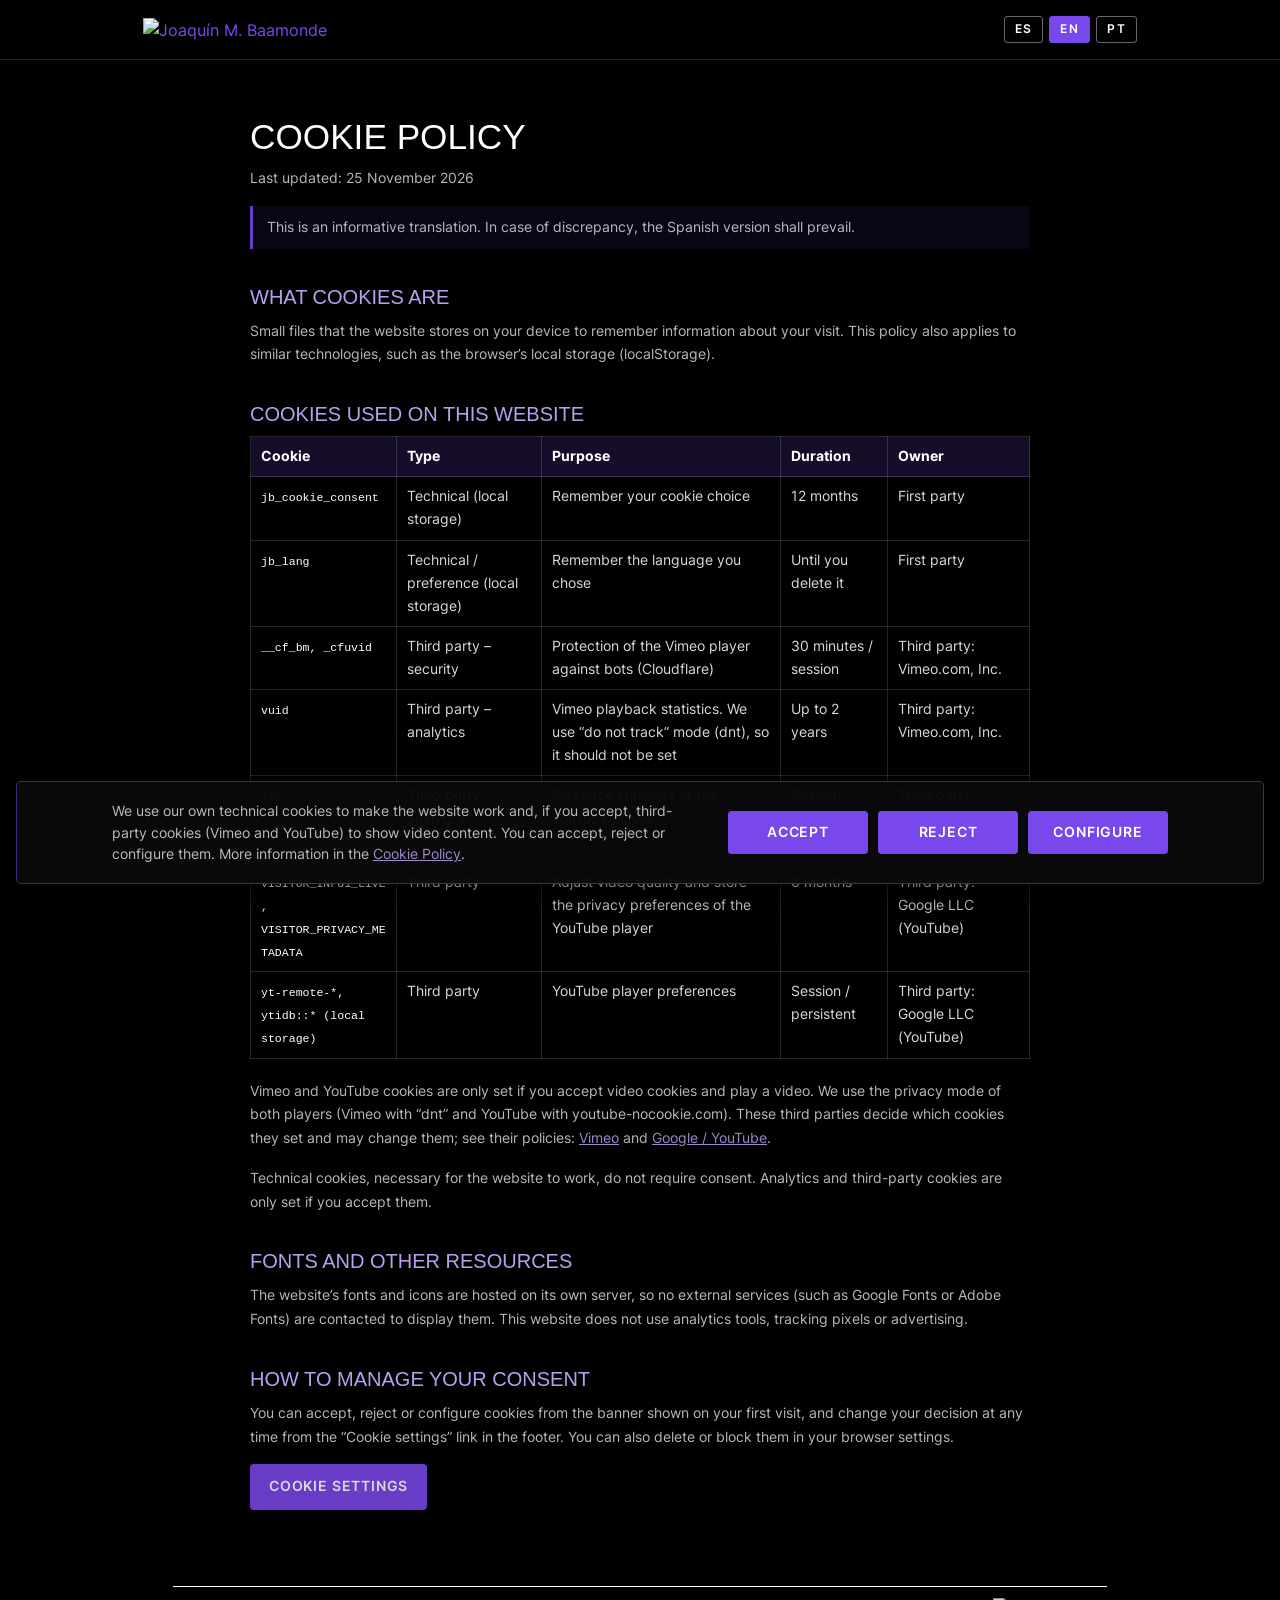
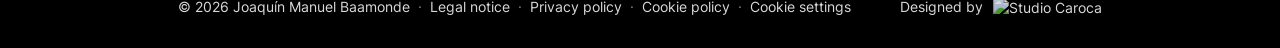
==== commit 08346500: "Cambios en tipografia y en formulario" ====
--- a/politica-cookies.html
+++ b/politica-cookies.html
@@ -31,7 +31,7 @@
             <!-- ===================== ES ===================== -->
             <article class="legal-doc" lang="es" data-lang-block="es">
                 <h1>Política de cookies</h1>
-                <p class="legal-updated">Última actualización: 17 de noviembre de 2026</p>
+                <p class="legal-updated">Última actualización: 25 de noviembre de 2026</p>
 
                 <h2>Qué son las cookies</h2>
                 <p>Pequeños archivos que el sitio web guarda en tu dispositivo para recordar información sobre tu visita. Esta política también se aplica a tecnologías similares, como el almacenamiento local del navegador (localStorage).</p>
@@ -54,8 +54,8 @@
                 <p>Las cookies de Vimeo y YouTube solo se instalan si aceptas las cookies de vídeo y reproduces un vídeo. Usamos el modo de privacidad de ambos reproductores (Vimeo con «dnt» y YouTube con youtube-nocookie.com). Estos terceros deciden qué cookies instalan y pueden cambiarlas; puedes consultarlo en sus políticas: <a href="https://vimeo.com/cookie_policy" target="_blank" rel="noopener">Vimeo</a> y <a href="https://policies.google.com/technologies/cookies" target="_blank" rel="noopener">Google / YouTube</a>.</p>
                 <p>Las cookies técnicas, necesarias para el funcionamiento de la web, no requieren consentimiento. Las analíticas y de terceros solo se instalan si las aceptas.</p>
 
-                <h2>Otros servicios de terceros sin cookies</h2>
-                <p>La web carga la tipografía desde Adobe Fonts y envía el formulario de contacto a través de Formspree. Ninguno de los dos instala cookies en tu dispositivo, aunque, como cualquier servidor, reciben tu dirección IP para poder prestar el servicio. Esta web no utiliza herramientas de analítica, píxeles de seguimiento ni publicidad.</p>
+                <h2>Tipografías y otros recursos</h2>
+                <p>Las tipografías y los iconos de la web están alojados en el propio servidor, por lo que no se conecta con servicios externos (como Google Fonts o Adobe Fonts) para mostrarlos. Esta web no utiliza herramientas de analítica, píxeles de seguimiento ni publicidad.</p>
 
                 <h2>Cómo gestionar tu consentimiento</h2>
                 <p>Puedes aceptar, rechazar o configurar las cookies desde el banner que aparece en tu primera visita, y cambiar tu decisión en cualquier momento desde el enlace «Configurar cookies» del pie de página. También puedes borrarlas o bloquearlas desde los ajustes de tu navegador.</p>
@@ -65,7 +65,7 @@
             <!-- ===================== EN ===================== -->
             <article class="legal-doc" lang="en" data-lang-block="en" hidden>
                 <h1>Cookie policy</h1>
-                <p class="legal-updated">Last updated: 17 November 2026</p>
+                <p class="legal-updated">Last updated: 25 November 2026</p>
                 <p class="legal-note">This is an informative translation. In case of discrepancy, the Spanish version shall prevail.</p>
 
                 <h2>What cookies are</h2>
@@ -89,8 +89,8 @@
                 <p>Vimeo and YouTube cookies are only set if you accept video cookies and play a video. We use the privacy mode of both players (Vimeo with “dnt” and YouTube with youtube-nocookie.com). These third parties decide which cookies they set and may change them; see their policies: <a href="https://vimeo.com/cookie_policy" target="_blank" rel="noopener">Vimeo</a> and <a href="https://policies.google.com/technologies/cookies" target="_blank" rel="noopener">Google / YouTube</a>.</p>
                 <p>Technical cookies, necessary for the website to work, do not require consent. Analytics and third-party cookies are only set if you accept them.</p>
 
-                <h2>Other third-party services without cookies</h2>
-                <p>The website loads its typeface from Adobe Fonts and sends the contact form through Formspree. Neither of them sets cookies on your device, although, like any server, they receive your IP address in order to provide the service. This website does not use analytics tools, tracking pixels or advertising.</p>
+                <h2>Fonts and other resources</h2>
+                <p>The website’s fonts and icons are hosted on its own server, so no external services (such as Google Fonts or Adobe Fonts) are contacted to display them. This website does not use analytics tools, tracking pixels or advertising.</p>
 
                 <h2>How to manage your consent</h2>
                 <p>You can accept, reject or configure cookies from the banner shown on your first visit, and change your decision at any time from the “Cookie settings” link in the footer. You can also delete or block them in your browser settings.</p>
@@ -100,7 +100,7 @@
             <!-- ===================== PT ===================== -->
             <article class="legal-doc" lang="pt" data-lang-block="pt" hidden>
                 <h1>Política de cookies</h1>
-                <p class="legal-updated">Última atualização: 17 de novembro de 2026</p>
+                <p class="legal-updated">Última atualização: 25 de novembro de 2026</p>
                 <p class="legal-note">Esta é uma tradução informativa. Em caso de divergência, prevalece a versão em espanhol.</p>
 
                 <h2>O que são cookies</h2>
@@ -124,8 +124,8 @@
                 <p>Os cookies do Vimeo e do YouTube só são instalados se você aceitar os cookies de vídeo e reproduzir um vídeo. Usamos o modo de privacidade dos dois players (Vimeo com “dnt” e YouTube com youtube-nocookie.com). Esses terceiros decidem quais cookies instalam e podem alterá-los; consulte as suas políticas: <a href="https://vimeo.com/cookie_policy" target="_blank" rel="noopener">Vimeo</a> e <a href="https://policies.google.com/technologies/cookies" target="_blank" rel="noopener">Google / YouTube</a>.</p>
                 <p>Os cookies técnicos, necessários para o funcionamento do site, não exigem consentimento. Os analíticos e de terceiros só são instalados se você os aceitar.</p>
 
-                <h2>Outros serviços de terceiros sem cookies</h2>
-                <p>O site carrega a tipografia a partir do Adobe Fonts e envia o formulário de contato através do Formspree. Nenhum dos dois instala cookies no seu dispositivo, embora, como qualquer servidor, recebam o seu endereço IP para prestar o serviço. Este site não utiliza ferramentas de análise, pixels de rastreamento nem publicidade.</p>
+                <h2>Tipografias e outros recursos</h2>
+                <p>As tipografias e os ícones do site estão hospedados no próprio servidor, pelo que não há ligação a serviços externos (como Google Fonts ou Adobe Fonts) para exibi-los. Este site não utiliza ferramentas de análise, pixels de rastreamento nem publicidade.</p>
 
                 <h2>Como gerir o seu consentimento</h2>
                 <p>Você pode aceitar, rejeitar ou configurar os cookies no banner exibido na sua primeira visita e mudar a sua decisão a qualquer momento pelo link “Configurar cookies” no rodapé. Também pode apagá-los ou bloqueá-los nas configurações do seu navegador.</p>
--- a/assets/css/styles.css
+++ b/assets/css/styles.css
@@ -1,4 +1,13 @@
 @charset "UTF-8";
+/* TT Travels Next Regular — licencia web de TypeType a nombre de Joaquín M. Baamonde (joaquinbaamonde.com).
+   Se usa solo el estilo Regular; cubre los pesos 100–400 que pide el CSS. */
+@font-face {
+  font-family: 'tt-travels-next';
+  font-style: normal;
+  font-display: swap;
+  font-weight: 100 400;
+  src: url("../fonts/tt-travels-next/TT_Travels_Next_Regular.woff2") format("woff2");
+}
 /* Inter alojada localmente (sin Google Fonts) */
 @font-face {
   font-family: 'Inter';
--- a/assets/css/legal.css
+++ b/assets/css/legal.css
@@ -299,6 +299,20 @@
   }
 }
 
+/* ---------- Formulario: campo trampa y mensaje de error ---------- */
+.form-hp {
+  position: absolute;
+  left: -9999px;
+  width: 1px;
+  height: 1px;
+  overflow: hidden;
+}
+
+.form-success-msg.form-error-msg {
+  border-color: rgba(248, 92, 112, 0.6);
+  background: rgba(248, 92, 112, 0.12);
+}
+
 /* ---------- Casilla de privacidad del formulario ---------- */
 .form-privacy {
   display: grid;
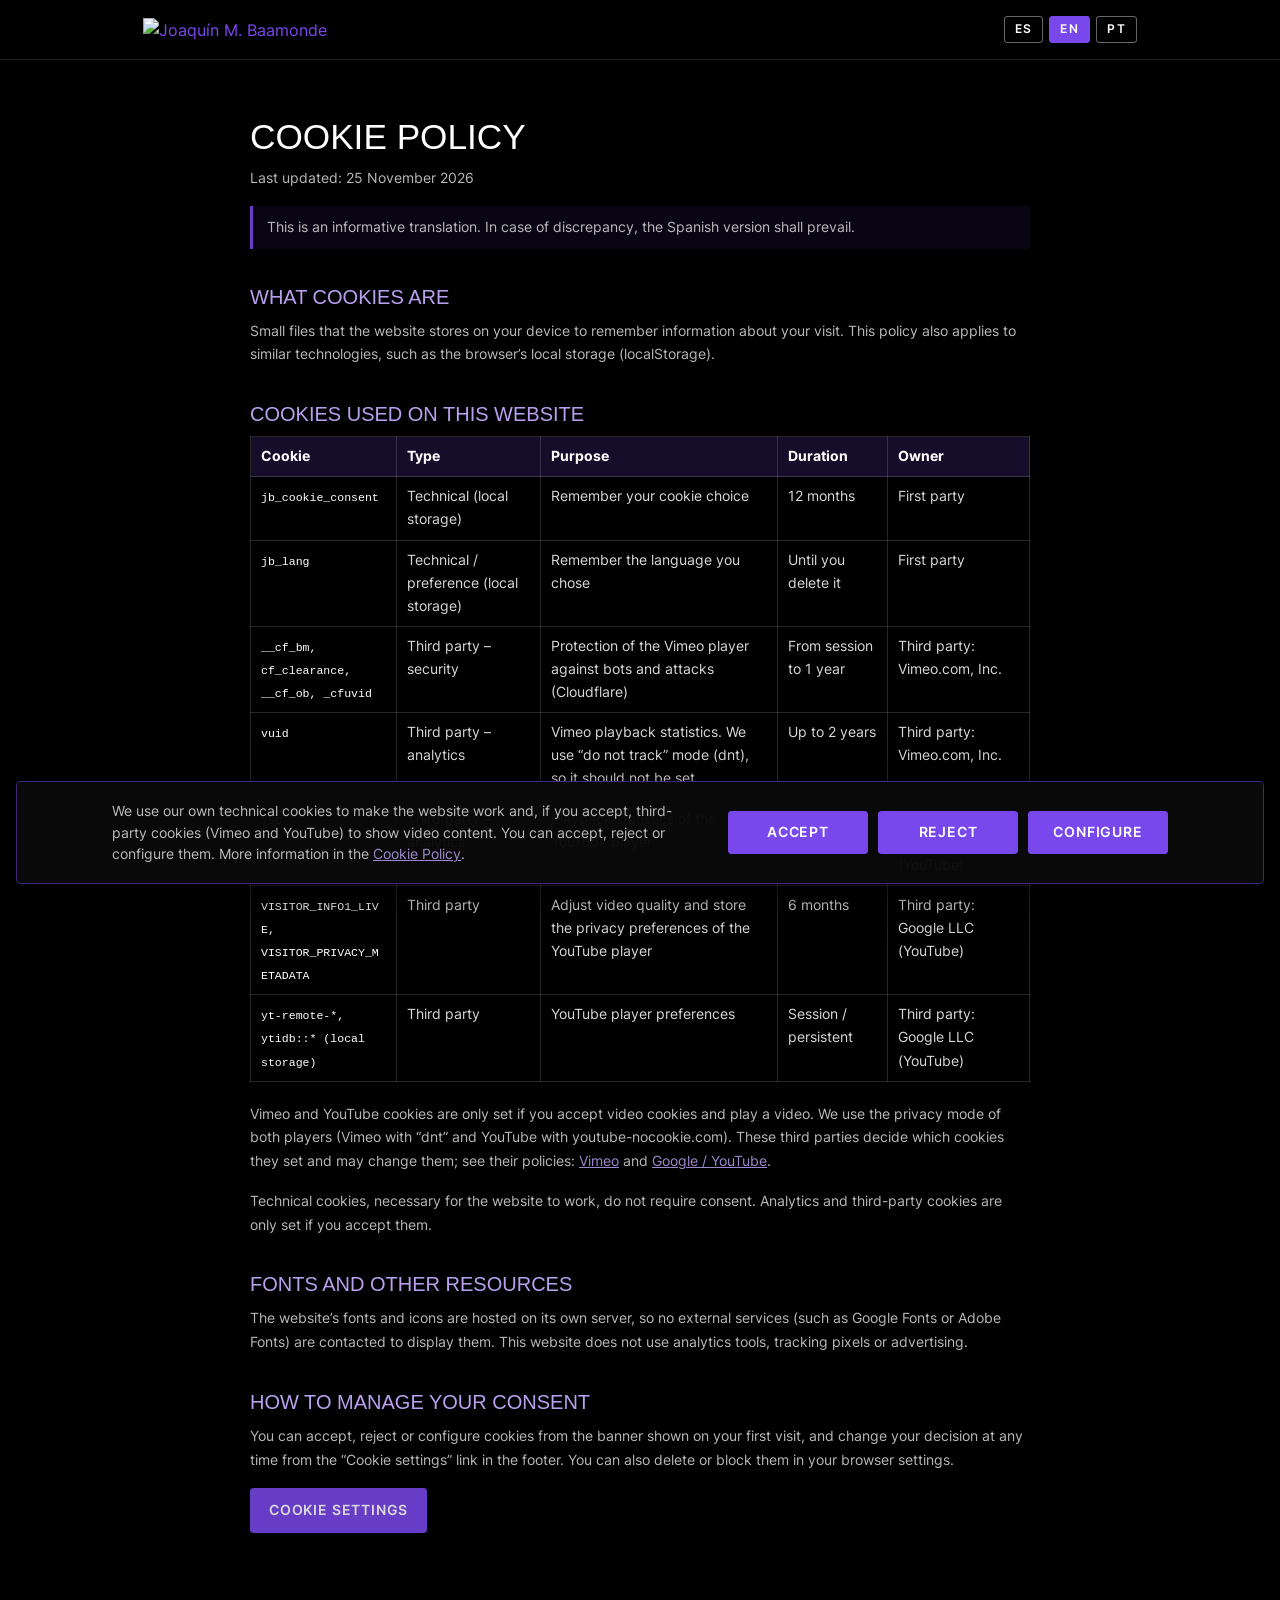
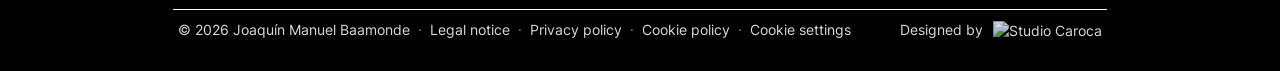
==== commit e0d0120c: "Cambios por cookies de godaddy" ====
--- a/politica-cookies.html
+++ b/politica-cookies.html
@@ -43,7 +43,7 @@
                         <tbody>
                             <tr><td><code>jb_cookie_consent</code></td><td>Técnica (almacenamiento local)</td><td>Recordar tu elección sobre las cookies</td><td>12 meses</td><td>Propia</td></tr>
                             <tr><td><code>jb_lang</code></td><td>Técnica / preferencia (almacenamiento local)</td><td>Recordar el idioma que elegiste</td><td>Hasta que la borres</td><td>Propia</td></tr>
-                            <tr><td><code>__cf_bm, _cfuvid</code></td><td>Terceros – seguridad</td><td>Protección del reproductor de Vimeo frente a bots (Cloudflare)</td><td>30 minutos / sesión</td><td>Tercero: Vimeo.com, Inc.</td></tr>
+                            <tr><td><code>__cf_bm, cf_clearance, __cf_ob, _cfuvid</code></td><td>Terceros – seguridad</td><td>Protección del reproductor de Vimeo frente a bots y ataques (Cloudflare)</td><td>De la sesión a 1 año</td><td>Tercero: Vimeo.com, Inc.</td></tr>
                             <tr><td><code>vuid</code></td><td>Terceros – analítica</td><td>Estadísticas de reproducción de Vimeo. Usamos el modo «no rastrear» (dnt), por lo que no debería instalarse</td><td>Hasta 2 años</td><td>Tercero: Vimeo.com, Inc.</td></tr>
                             <tr><td><code>YSC</code></td><td>Terceros – analítica</td><td>Estadísticas de reproducción del reproductor de YouTube</td><td>Sesión</td><td>Tercero: Google LLC (YouTube)</td></tr>
                             <tr><td><code>VISITOR_INFO1_LIVE, VISITOR_PRIVACY_METADATA</code></td><td>Terceros</td><td>Ajustar la calidad del vídeo y guardar las preferencias de privacidad del reproductor de YouTube</td><td>6 meses</td><td>Tercero: Google LLC (YouTube)</td></tr>
@@ -78,7 +78,7 @@
                         <tbody>
                             <tr><td><code>jb_cookie_consent</code></td><td>Technical (local storage)</td><td>Remember your cookie choice</td><td>12 months</td><td>First party</td></tr>
                             <tr><td><code>jb_lang</code></td><td>Technical / preference (local storage)</td><td>Remember the language you chose</td><td>Until you delete it</td><td>First party</td></tr>
-                            <tr><td><code>__cf_bm, _cfuvid</code></td><td>Third party – security</td><td>Protection of the Vimeo player against bots (Cloudflare)</td><td>30 minutes / session</td><td>Third party: Vimeo.com, Inc.</td></tr>
+                            <tr><td><code>__cf_bm, cf_clearance, __cf_ob, _cfuvid</code></td><td>Third party – security</td><td>Protection of the Vimeo player against bots and attacks (Cloudflare)</td><td>From session to 1 year</td><td>Third party: Vimeo.com, Inc.</td></tr>
                             <tr><td><code>vuid</code></td><td>Third party – analytics</td><td>Vimeo playback statistics. We use “do not track” mode (dnt), so it should not be set</td><td>Up to 2 years</td><td>Third party: Vimeo.com, Inc.</td></tr>
                             <tr><td><code>YSC</code></td><td>Third party – analytics</td><td>Playback statistics of the YouTube player</td><td>Session</td><td>Third party: Google LLC (YouTube)</td></tr>
                             <tr><td><code>VISITOR_INFO1_LIVE, VISITOR_PRIVACY_METADATA</code></td><td>Third party</td><td>Adjust video quality and store the privacy preferences of the YouTube player</td><td>6 months</td><td>Third party: Google LLC (YouTube)</td></tr>
@@ -113,7 +113,7 @@
                         <tbody>
                             <tr><td><code>jb_cookie_consent</code></td><td>Técnico (armazenamento local)</td><td>Lembrar a sua escolha sobre cookies</td><td>12 meses</td><td>Próprio</td></tr>
                             <tr><td><code>jb_lang</code></td><td>Técnico / preferência (armazenamento local)</td><td>Lembrar o idioma que você escolheu</td><td>Até que você o apague</td><td>Próprio</td></tr>
-                            <tr><td><code>__cf_bm, _cfuvid</code></td><td>Terceiros – segurança</td><td>Proteção do player do Vimeo contra bots (Cloudflare)</td><td>30 minutos / sessão</td><td>Terceiro: Vimeo.com, Inc.</td></tr>
+                            <tr><td><code>__cf_bm, cf_clearance, __cf_ob, _cfuvid</code></td><td>Terceiros – segurança</td><td>Proteção do player do Vimeo contra bots e ataques (Cloudflare)</td><td>Da sessão a 1 ano</td><td>Terceiro: Vimeo.com, Inc.</td></tr>
                             <tr><td><code>vuid</code></td><td>Terceiros – analítico</td><td>Estatísticas de reprodução do Vimeo. Usamos o modo “não rastrear” (dnt), por isso não deveria ser instalado</td><td>Até 2 anos</td><td>Terceiro: Vimeo.com, Inc.</td></tr>
                             <tr><td><code>YSC</code></td><td>Terceiros – analítico</td><td>Estatísticas de reprodução do player do YouTube</td><td>Sessão</td><td>Terceiro: Google LLC (YouTube)</td></tr>
                             <tr><td><code>VISITOR_INFO1_LIVE, VISITOR_PRIVACY_METADATA</code></td><td>Terceiros</td><td>Ajustar a qualidade do vídeo e guardar as preferências de privacidade do player do YouTube</td><td>6 meses</td><td>Terceiro: Google LLC (YouTube)</td></tr>
